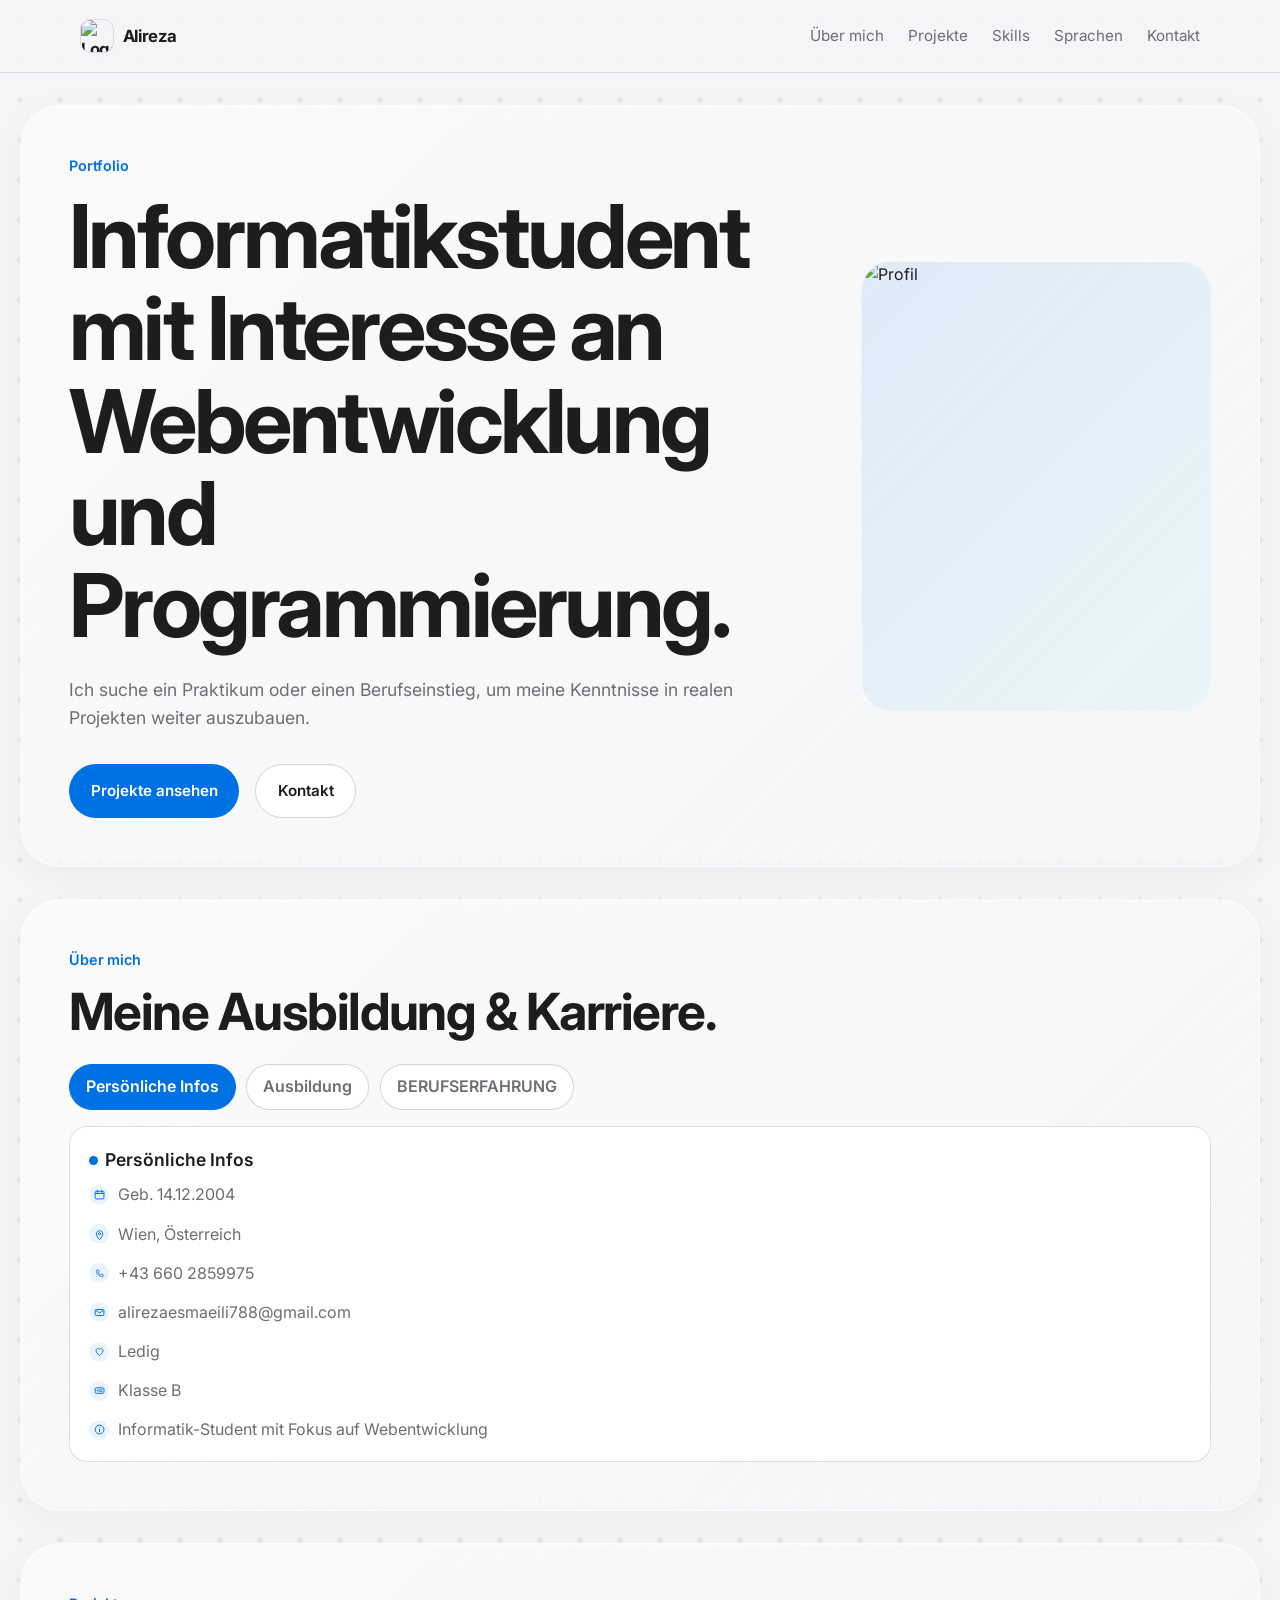
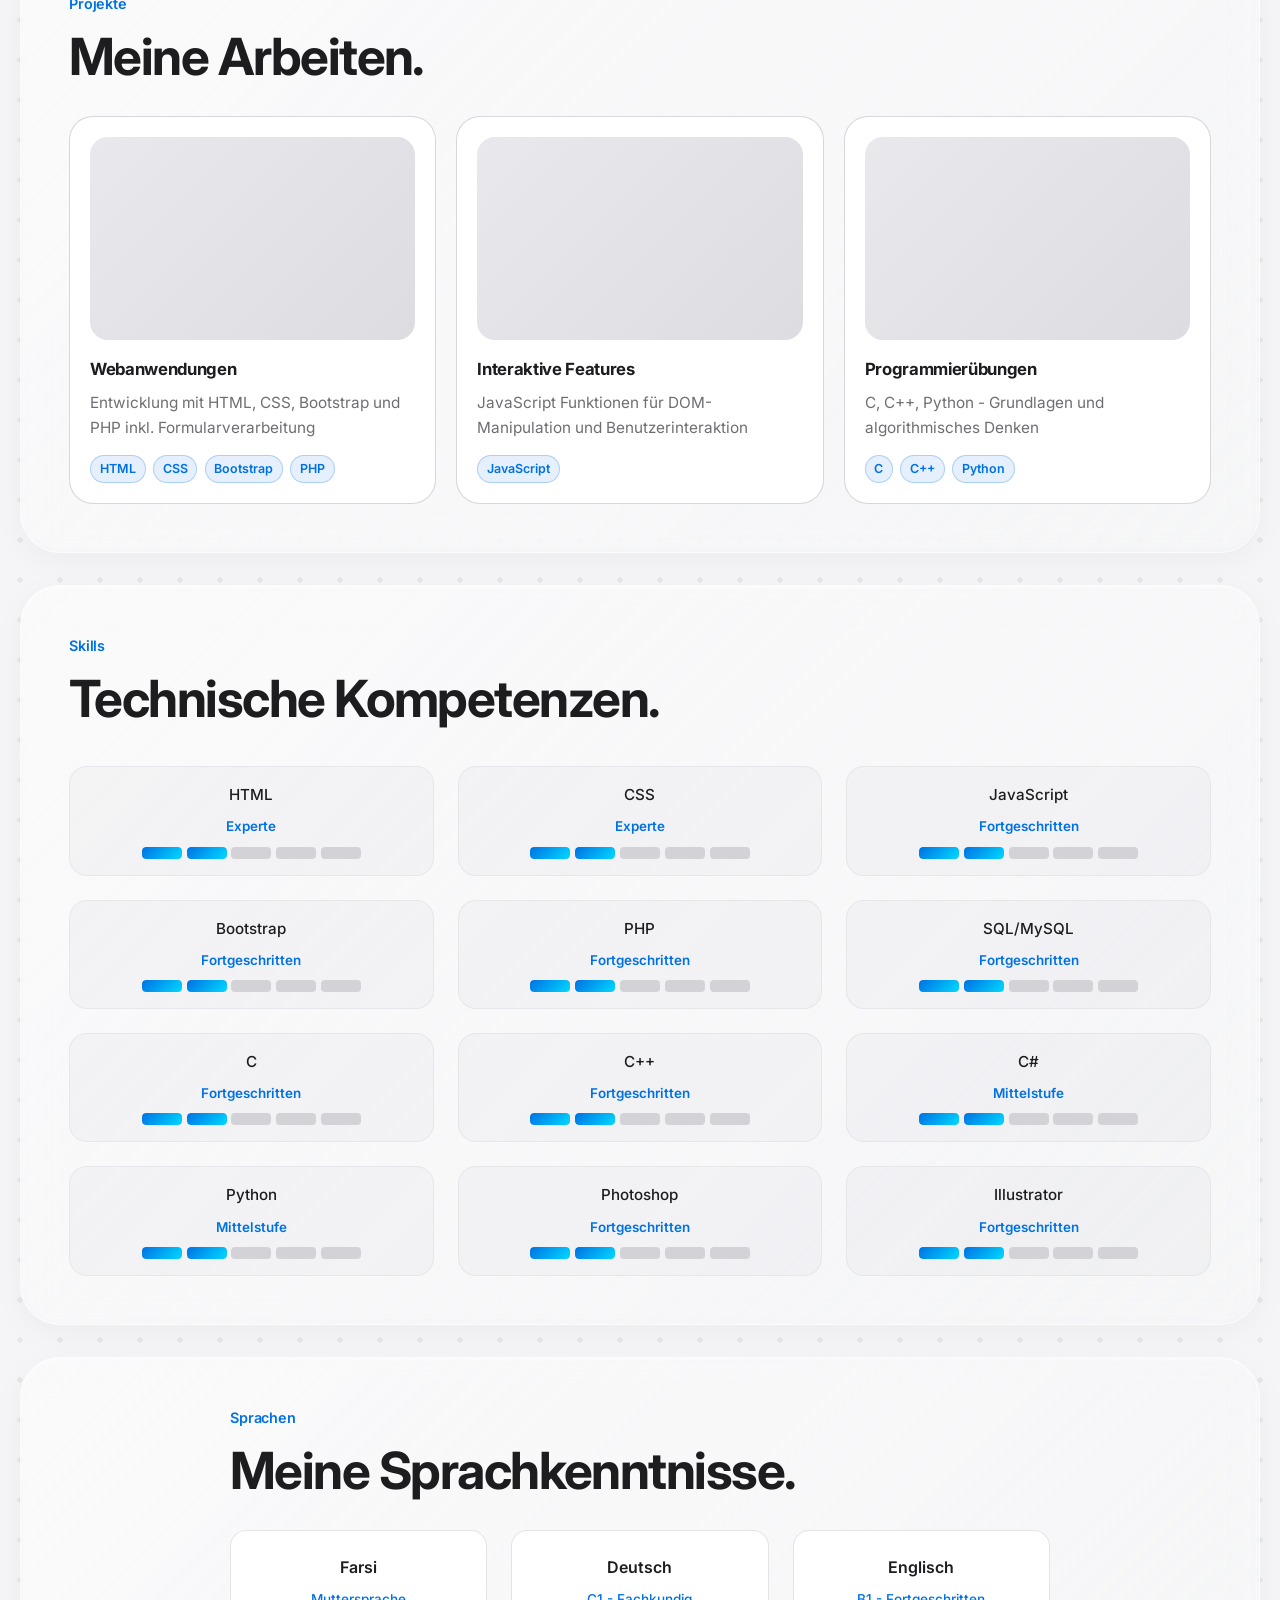
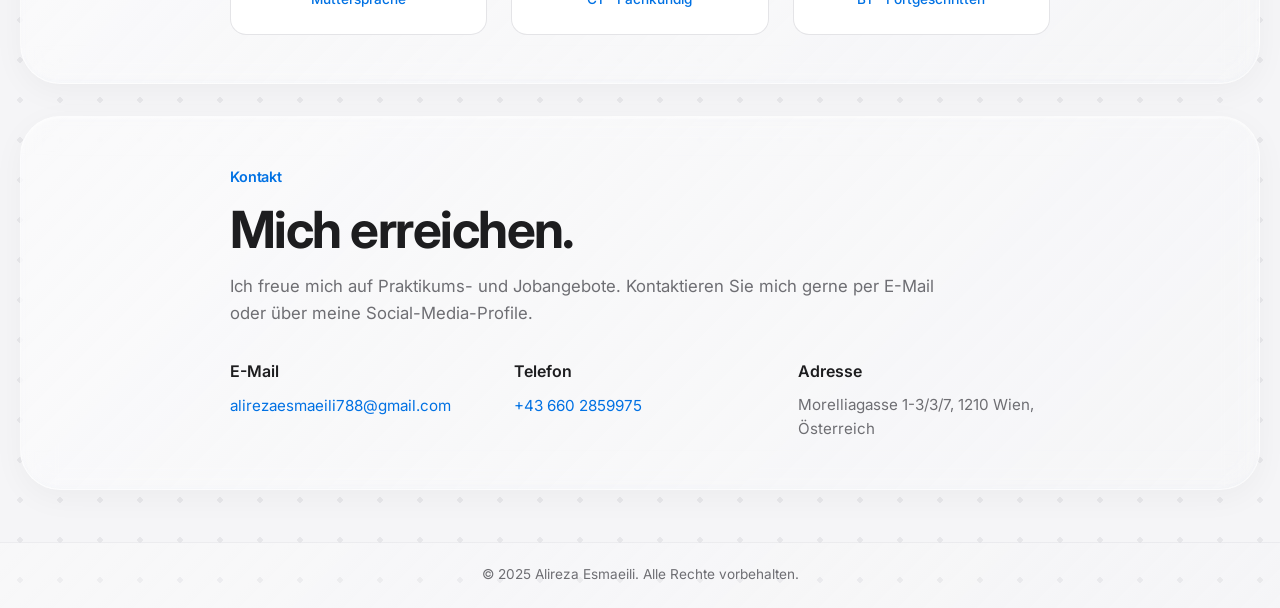
==== index.html @ 520808d7 "Rename Index.html to index.html" ====
<!DOCTYPE html>
<html lang="de">
<head>
  <meta charset="UTF-8">
  <meta name="viewport" content="width=device-width, initial-scale=1.0">
  <title>Alireza | Portfolio</title>
  <link rel="preconnect" href="https://fonts.googleapis.com">
  <link rel="preconnect" href="https://fonts.gstatic.com" crossorigin>
  <link href="https://fonts.googleapis.com/css2?family=Inter:wght@400;500;600;700;800&display=swap" rel="stylesheet">
  <link rel="stylesheet" href="style.css">
</head>
<body>
  <header class="site-header">
    <div class="container nav">
      <a href="#home" class="logo" id="site-logo">
        <img src="images/ali.png" alt="Logo" id="nav-logo-image">
        <span id="site-logo-text">Alireza</span>
      </a>
      <nav>
        <ul class="nav-links">
          <li><a href="#about">Über mich</a></li>
          <li><a href="#projects">Projekte</a></li>
          <li><a href="#skills">Skills</a></li>
          <li><a href="#languages">Sprachen</a></li>
          <li><a href="#contact">Kontakt</a></li>
        </ul>
      </nav>
    </div>
  </header>

  <main>
    <section class="hero" id="home">
      <div class="hero-inner">
        <div class="hero-content">
          <p class="eyebrow">Portfolio</p>
          <h1 id="hero-title">Informatikstudent mit Interesse an Webentwicklung und Programmierung.</h1>
          <p class="hero-text" id="hero-text">
            Ich suche ein Praktikum oder einen Berufseinstieg, um meine Kenntnisse in realen Projekten weiter auszubauen.
          </p>
          <div class="hero-actions">
            <a href="#projects" class="button button-primary">Projekte ansehen</a>
            <a href="#contact" class="button button-secondary">Kontakt</a>
          </div>
        </div>
        <div class="hero-image">
          <img src="images/ali.png" alt="Profil" id="hero-profile-image">
        </div>
      </div>
    </section>

    <section class="section" id="about">
      <div class="container">
        <p class="section-label">Über mich</p>
        <h2>Meine Ausbildung & Karriere.</h2>
        
        <div class="about-tabs" id="about-tabs">
          <div class="about-tab-menu" role="tablist" aria-label="Über mich Bereiche">
            <button type="button" class="about-tab-button active" data-about-tab="personal" role="tab" aria-selected="true">Persönliche Infos</button>
            <button type="button" class="about-tab-button" data-about-tab="education" role="tab" aria-selected="false">Ausbildung</button>
            <button type="button" class="about-tab-button" data-about-tab="career" role="tab" aria-selected="false">BERUFSERFAHRUNG</button>
          </div>
          <div class="about-tab-content">
            <div id="about-personal-container" class="about-tab-panel active" data-about-panel="personal" role="tabpanel"></div>
            <div id="about-education-container" class="about-tab-panel" data-about-panel="education" role="tabpanel" hidden></div>
            <div id="about-career-container" class="about-tab-panel" data-about-panel="career" role="tabpanel" hidden></div>
          </div>
        </div>
      </div>
    </section>

    <section class="section" id="projects">
      <div class="container">
        <p class="section-label">Projekte</p>
        <h2>Meine Arbeiten.</h2>
        <div class="projects-grid" id="projects-grid"></div>
      </div>
    </section>

    <section class="section" id="skills">
      <div class="container">
        <p class="section-label">Skills</p>
        <h2>Technische Kompetenzen.</h2>
        <div class="skills-graph" id="skills-graph"></div>
      </div>
    </section>

    <section class="section" id="languages">
      <div class="container narrow">
        <p class="section-label">Sprachen</p>
        <h2>Meine Sprachkenntnisse.</h2>
        <div class="languages-grid" id="languages-grid"></div>
      </div>
    </section>

    <section class="section" id="contact">
      <div class="container narrow">
        <p class="section-label">Kontakt</p>
        <h2>Mich erreichen.</h2>
        <p class="section-text" id="contact-intro">
          Ich freue mich auf Praktikums- und Jobangebote. Kontaktieren Sie mich gerne per E-Mail oder über meine Social-Media-Profile.
        </p>
        <div class="contact-info">
          <div class="contact-item">
            <h4>E-Mail</h4>
            <a href="mailto:alirezaesmaeili788@gmail.com" id="contact-email">alirezaesmaeili788@gmail.com</a>
          </div>
          <div class="contact-item">
            <h4>Telefon</h4>
            <a href="tel:+436602859975" id="contact-phone">+43 660 2859975</a>
          </div>
          <div class="contact-item">
            <h4>Adresse</h4>
            <p id="contact-address">Morelliagasse 1-3/3/7, 1210 Wien, Österreich</p>
          </div>
        </div>
      </div>
    </section>
  </main>

  <footer class="site-footer">
    <div class="container">
      <div class="footer-bottom">
        <p id="footer-copyright">&copy; 2025 Alireza Esmaeili. Alle Rechte vorbehalten.</p>
      </div>
    </div>
  </footer>

  <script src="portfolio-data.js"></script>
  <script src="script.js"></script>
</body>
</html>
---- style.css ----
:root {
  --bg: #f5f5f7;
  --surface: #ffffff;
  --text: #1d1d1f;
  --text-soft: #6e6e73;
  --line: #d2d2d7;
  --accent: #0071e3;
  --accent-hover: #005bb5;
  --radius: 24px;
  --container: 1120px;
}

* {
  box-sizing: border-box;
  margin: 0;
  padding: 0;
}

html {
  scroll-behavior: smooth;
}

body {
  font-family: 'Inter', sans-serif;
  background: 
    radial-gradient(circle, rgba(210, 210, 215, 0.40) 10%, transparent 10%) 0 0 / 40px 40px,
    var(--bg);
  color: var(--text);
  line-height: 1.6;
  position: relative;
  overflow-x: hidden;
}

img {
  display: block;
  max-width: 100%;
}

a {
  color: inherit;
  text-decoration: none;
}

ul {
  list-style: none;
}

.container {
  width: min(var(--container), calc(100% - 2rem));
  margin: 0 auto;
}

.narrow {
  max-width: 820px;
}

.site-header {
  position: sticky;
  top: 0;
  z-index: 1000;
  background: rgba(245, 245, 247, 0.85);
  backdrop-filter: blur(18px);
  border-bottom: 1px solid rgba(210, 210, 215, 0.7);
}

.nav {
  min-height: 72px;
  display: flex;
  align-items: center;
  justify-content: space-between;
  gap: 1.5rem;
}

.logo {
  display: inline-flex;
  align-items: center;
  gap: 0.55rem;
  font-size: 1.05rem;
  font-weight: 700;
  letter-spacing: -0.02em;
}

#nav-logo-image {
  width: 34px;
  height: 34px;
  border-radius: 10px;
  object-fit: cover;
  border: 1px solid rgba(210, 210, 215, 0.7);
}

.nav-links {
  display: flex;
  align-items: center;
  gap: 1.5rem;
}

.nav-links a {
  font-size: 0.95rem;
  color: var(--text-soft);
  transition: color 0.2s ease;
}

.nav-links a:hover {
  color: var(--text);
}

.hero {
  padding: 3rem;
  width: min(1240px, calc(100% - 1rem));
  max-width: none;
  margin: 2rem auto;
  background: linear-gradient(135deg, rgba(255, 255, 255, 0.5) 0%, rgba(248, 249, 250, 0.3) 100%);
  backdrop-filter: blur(16px);
  border-radius: 40px;
  border: 1px solid rgba(255, 255, 255, 0.5);
  box-shadow: 
    0 8px 32px rgba(0, 0, 0, 0.04),
    inset 0 1px 2px rgba(255, 255, 255, 0.6),
    inset 0 -2px 4px rgba(0, 113, 227, 0.02);
  animation: liquidPulse 6s ease-in-out infinite;
}

@keyframes liquidPulse {
  0%, 100% {
    box-shadow: 
      0 8px 32px rgba(0, 0, 0, 0.04),
      inset 0 1px 2px rgba(255, 255, 255, 0.8),
      inset 0 -2px 4px rgba(0, 113, 227, 0.02);
  }
  50% {
    box-shadow: 
      0 12px 40px rgba(0, 0, 0, 0.06),
      inset 0 1px 2px rgba(255, 255, 255, 0.9),
      inset 0 -2px 8px rgba(0, 113, 227, 0.04);
  }
}

.hero-inner {
  display: flex;
  align-items: center;
  gap: 3rem;
  max-width: none;
  margin: 0 auto;
}

.hero-content {
  flex: 1;
  min-width: 0;
}

.hero-image {
  flex: 0 0 auto;
  width: 350px;
  height: 450px;
  border-radius: 30px;
  overflow: hidden;
  background: linear-gradient(135deg, rgba(0, 113, 227, 0.1), rgba(0, 217, 255, 0.05));
  border: 1px solid rgba(255, 255, 255, 0.3);
}

.hero-image img {
  width: 100%;
  height: 100%;
  object-fit: cover;
}

.eyebrow,
.section-label {
  font-size: 0.9rem;
  font-weight: 600;
  color: var(--accent);
  margin-bottom: 0.8rem;
  letter-spacing: -0.01em;
}

.hero h1 {
  font-size: clamp(2.8rem, 7vw, 5.5rem);
  line-height: 1.05;
  letter-spacing: -0.04em;
  max-width: 900px;
}

.hero-text {
  margin-top: 1.5rem;
  max-width: 680px;
  font-size: 1.1rem;
  color: var(--text-soft);
}

.hero-actions {
  display: flex;
  gap: 1rem;
  flex-wrap: wrap;
  margin-top: 2rem;
}

.button {
  display: inline-flex;
  align-items: center;
  justify-content: center;
  min-height: 48px;
  padding: 0.85rem 1.35rem;
  border-radius: 999px;
  font-weight: 600;
  font-size: 0.95rem;
  transition: 0.2s ease;
}

.button-primary {
  background: var(--accent);
  color: white;
}

.button-primary:hover {
  background: var(--accent-hover);
}

.button-secondary {
  background: white;
  color: var(--text);
  border: 1px solid var(--line);
}

.button-secondary:hover {
  background: #f0f0f2;
}

.section {
  padding: 3rem;
  width: min(1240px, calc(100% - 1rem));
  max-width: none;
  margin: 2rem auto;
  background: linear-gradient(135deg, rgba(255, 255, 255, 0.5) 0%, rgba(248, 249, 250, 0.3) 100%);
  backdrop-filter: blur(16px);
  border-radius: 40px;
  border: 1px solid rgba(255, 255, 255, 0.5);
  box-shadow: 
    0 8px 32px rgba(0, 0, 0, 0.04),
    inset 0 1px 2px rgba(255, 255, 255, 0.6),
    inset 0 -2px 4px rgba(0, 113, 227, 0.02);
  animation: liquidPulse 6s ease-in-out infinite;
}

.section h2 {
  font-size: clamp(2rem, 5vw, 3.2rem);
  line-height: 1.1;
  letter-spacing: -0.03em;
  margin-bottom: 1rem;
}

.section > .container {
  width: 100%;
}

.section-text {
  font-size: 1.05rem;
  color: var(--text-soft);
  max-width: 720px;
}

/* Projekte */
.projects-grid {
  display: grid;
  grid-template-columns: repeat(3, 1fr);
  gap: 1.25rem;
  margin-top: 2rem;
}

.project-card-link {
  display: block;
  text-decoration: none;
  color: inherit;
}

.project-card {
  background: var(--surface);
  border: 1px solid rgba(210, 210, 215, 0.9);
  border-radius: var(--radius);
  padding: 1.25rem;
  transition: transform 0.2s ease, box-shadow 0.2s ease;
}

.project-card:hover {
  transform: translateY(-4px);
  box-shadow: 0 12px 30px rgba(0, 0, 0, 0.06);
}

.project-image {
  aspect-ratio: 16 / 10;
  border-radius: 18px;
  background: linear-gradient(135deg, #e8e8ed, #dcdce1);
  margin-bottom: 1rem;
  overflow: hidden;
}

.project-image img {
  width: 100%;
  height: 100%;
  object-fit: cover;
  display: block;
}

.project-card h3 {
  font-size: 1.05rem;
  margin-bottom: 0.5rem;
  letter-spacing: -0.02em;
}

.project-card p {
  color: var(--text-soft);
  font-size: 0.96rem;
}

.project-tags {
  display: flex;
  flex-wrap: wrap;
  gap: 0.45rem;
  margin-top: 0.9rem;
}

.project-tag {
  background: rgba(0, 113, 227, 0.1);
  color: var(--accent);
  border: 1px solid rgba(0, 113, 227, 0.25);
  border-radius: 999px;
  padding: 0.2rem 0.55rem;
  font-size: 0.78rem;
  font-weight: 600;
}

/* Skills */
.skills-graph {
  display: grid;
  grid-template-columns: repeat(2, 1fr);
  gap: 1.5rem;
  margin-top: 2.5rem;
}

.skills-graph.skills-graph--three-columns {
  grid-template-columns: repeat(3, 1fr);
}

.skills-graph.skills-graph--three-columns .skill-bar {
  grid-template-columns: 1fr;
  grid-template-areas:
    "name"
    "level"
    "blocks";
  row-gap: 0.55rem;
}

.skills-graph.skills-graph--three-columns .skill-name,
.skills-graph.skills-graph--three-columns .skill-level-tag,
.skills-graph.skills-graph--three-columns .skill-blocks {
  justify-self: center;
  text-align: center;
}

@media (max-width: 720px) {
  .skills-graph {
    grid-template-columns: 1fr;
  }
}

.skill-bar {
  display: grid;
  grid-template-columns: 120px 1fr;
  grid-template-areas:
    "name level"
    "name blocks";
  align-items: center;
  column-gap: 1.5rem;
  row-gap: 0.4rem;
  padding: 1rem 1.25rem;
  border-radius: 18px;
  background: rgba(210, 210, 215, 0.15);
  border: 1px solid rgba(210, 210, 215, 0.35);
}
.skill-name {
  grid-area: name;
  font-size: 0.95rem;
  font-weight: 500;
  color: var(--text);
}

.skill-blocks {
  grid-area: blocks;
  display: flex;
  gap: 0.3rem;
}

.skill-level-tag {
  grid-area: level;
  font-size: 0.84rem;
  font-weight: 600;
  color: var(--accent);
  white-space: nowrap;
  justify-self: center;
  text-align: center;
}

@media (max-width: 860px) {
  .skills-graph.skills-graph--three-columns {
    grid-template-columns: 1fr;
  }

  .skill-bar {
    grid-template-columns: 1fr;
    grid-template-areas:
      "name"
      "level"
      "blocks";
    row-gap: 0.7rem;
  }

  .skill-level-tag {
    justify-self: center;
  }
}

.block {
  width: 40px;
  height: 12px;
  border-radius: 4px;
  background: var(--line);
  position: relative;
  overflow: hidden;
}

.block::before {
  content: '';
  position: absolute;
  bottom: 0;
  left: 0;
  width: 0%;
  height: 100%;
  background: linear-gradient(135deg, var(--accent), #00d9ff);
  border-radius: 4px;
  transition: width 1s cubic-bezier(0.34, 1.56, 0.64, 1);
}

.block.active::before {
  width: 100%;
}

/* Sprachen */
.languages-grid {
  display: grid;
  grid-template-columns: repeat(auto-fit, minmax(180px, 1fr));
  gap: 1.5rem;
  margin-top: 2rem;
}

.language-card {
  background: var(--surface);
  border: 1px solid rgba(210, 210, 215, 0.6);
  border-radius: 16px;
  padding: 1.5rem;
  text-align: center;
  transition: all 0.2s ease;
}

.language-card:hover {
  border-color: var(--accent);
  box-shadow: 0 4px 16px rgba(0, 113, 227, 0.1);
  transform: translateY(-2px);
}

.language-card h4 {
  font-size: 1rem;
  font-weight: 600;
  color: var(--text);
  margin-bottom: 0.5rem;
}

.language-level {
  font-size: 0.85rem;
  color: var(--accent);
  font-weight: 500;
}
#contact .section-text {
  margin-top: 0.5rem;
}

.about-item {
  margin-top: 2.5rem;
  padding-bottom: 2rem;
  border-bottom: 1px solid rgba(210, 210, 215, 0.3);
}

.about-item:last-child {
  border-bottom: none;
}

.about-item h3 {
  font-size: 1.1rem;
  font-weight: 600;
  margin-bottom: 0.5rem;
  color: var(--text);
}

.about-date {
  font-size: 0.9rem;
  color: var(--accent);
  font-weight: 500;
  margin-bottom: 0.3rem;
}

/* Kontakt */
.contact-info {
  display: grid;
  grid-template-columns: repeat(auto-fit, minmax(200px, 1fr));
  gap: 2rem;
  margin-top: 2rem;
}

.contact-item h4 {
  font-size: 1rem;
  font-weight: 600;
  margin-bottom: 0.5rem;
  color: var(--text);
}

.contact-item a {
  color: var(--accent);
  font-size: 0.95rem;
  transition: color 0.2s ease;
}

.contact-item a:hover {
  color: var(--accent-hover);
}

.contact-item p {
  font-size: 0.95rem;
  color: var(--text-soft);
}

.site-footer {
  margin-top: 3.2rem;
  padding: 1rem 0 1.4rem;
  background: linear-gradient(135deg, rgba(255, 255, 255, 0.3) 0%, rgba(248, 249, 250, 0.1) 100%);
  border-top: 1px solid rgba(210, 210, 215, 0.3);
}

.footer-bottom {
  text-align: center;
  padding-top: 0.35rem;
  color: var(--text-soft);
  font-size: 0.85rem;
}

@media (max-width: 900px) {
  .projects-grid {
    grid-template-columns: 1fr;
  }

  .hero {
    padding: 2rem;
  }
}

@media (max-width: 720px) {
  .nav {
    flex-direction: column;
    justify-content: center;
    padding: 1rem 0;
  }

  .nav-links {
    flex-wrap: wrap;
    justify-content: center;
    gap: 1rem;
  }

  .hero h1 {
    font-size: 2.7rem;
  }

  .section {
    padding: 1.5rem;
  }

  .about-tab-menu {
    flex-direction: column;
    align-items: stretch;
  }
}

.about-tabs {
  margin-top: 1.5rem;
  display: grid;
  gap: 1rem;
}

.about-tab-menu {
  display: flex;
  flex-wrap: wrap;
  gap: 0.65rem;
}

.about-tab-button {
  border: 1px solid rgba(210, 210, 215, 0.95);
  background: var(--surface);
  color: var(--text-soft);
  border-radius: 999px;
  padding: 0.58rem 1rem;
  font: inherit;
  font-weight: 600;
  cursor: pointer;
}

.about-tab-button.active {
  color: #fff;
  background: var(--accent);
  border-color: var(--accent);
}

.about-tab-content {
  background: var(--surface);
  border: 1px solid rgba(210, 210, 215, 0.7);
  border-radius: 18px;
  padding: 1.2rem;
}

.about-tab-panel {
  display: none;
}

.about-tab-panel.active {
  display: block;
}

.about-item {
  margin-top: 0;
  padding-bottom: 1rem;
  border-bottom: 1px solid rgba(210, 210, 215, 0.35);
}

.about-tab-panel .about-item:last-child {
  padding-bottom: 0;
  border-bottom: none;
}

.personal-info-text {
  display: grid;
  gap: 1.00rem;
  color: var(--text-soft);
}

.personal-info-line {
  display: flex;
  align-items: center;
  gap: 0.55rem;
  margin: 0;
  line-height: 1.45;
}

.personal-line-icon {
  width: 1.25rem;
  height: 1.25rem;
  min-width: 1.25rem;
  color: var(--accent);
  background: rgba(0, 113, 227, 0.08);
  border-radius: 999px;
  display: inline-flex;
  align-items: center;
  justify-content: center;
}

.personal-line-icon svg {
  width: 0.82rem;
  height: 0.82rem;
  display: block;
}

.personal-info-title {
  display: inline-flex;
  align-items: center;
  gap: 0.45rem;
}

.personal-info-icon {
  width: 0.55rem;
  height: 0.55rem;
  border-radius: 50%;
  background: var(--accent);
  color: transparent;
  display: inline-block;
}
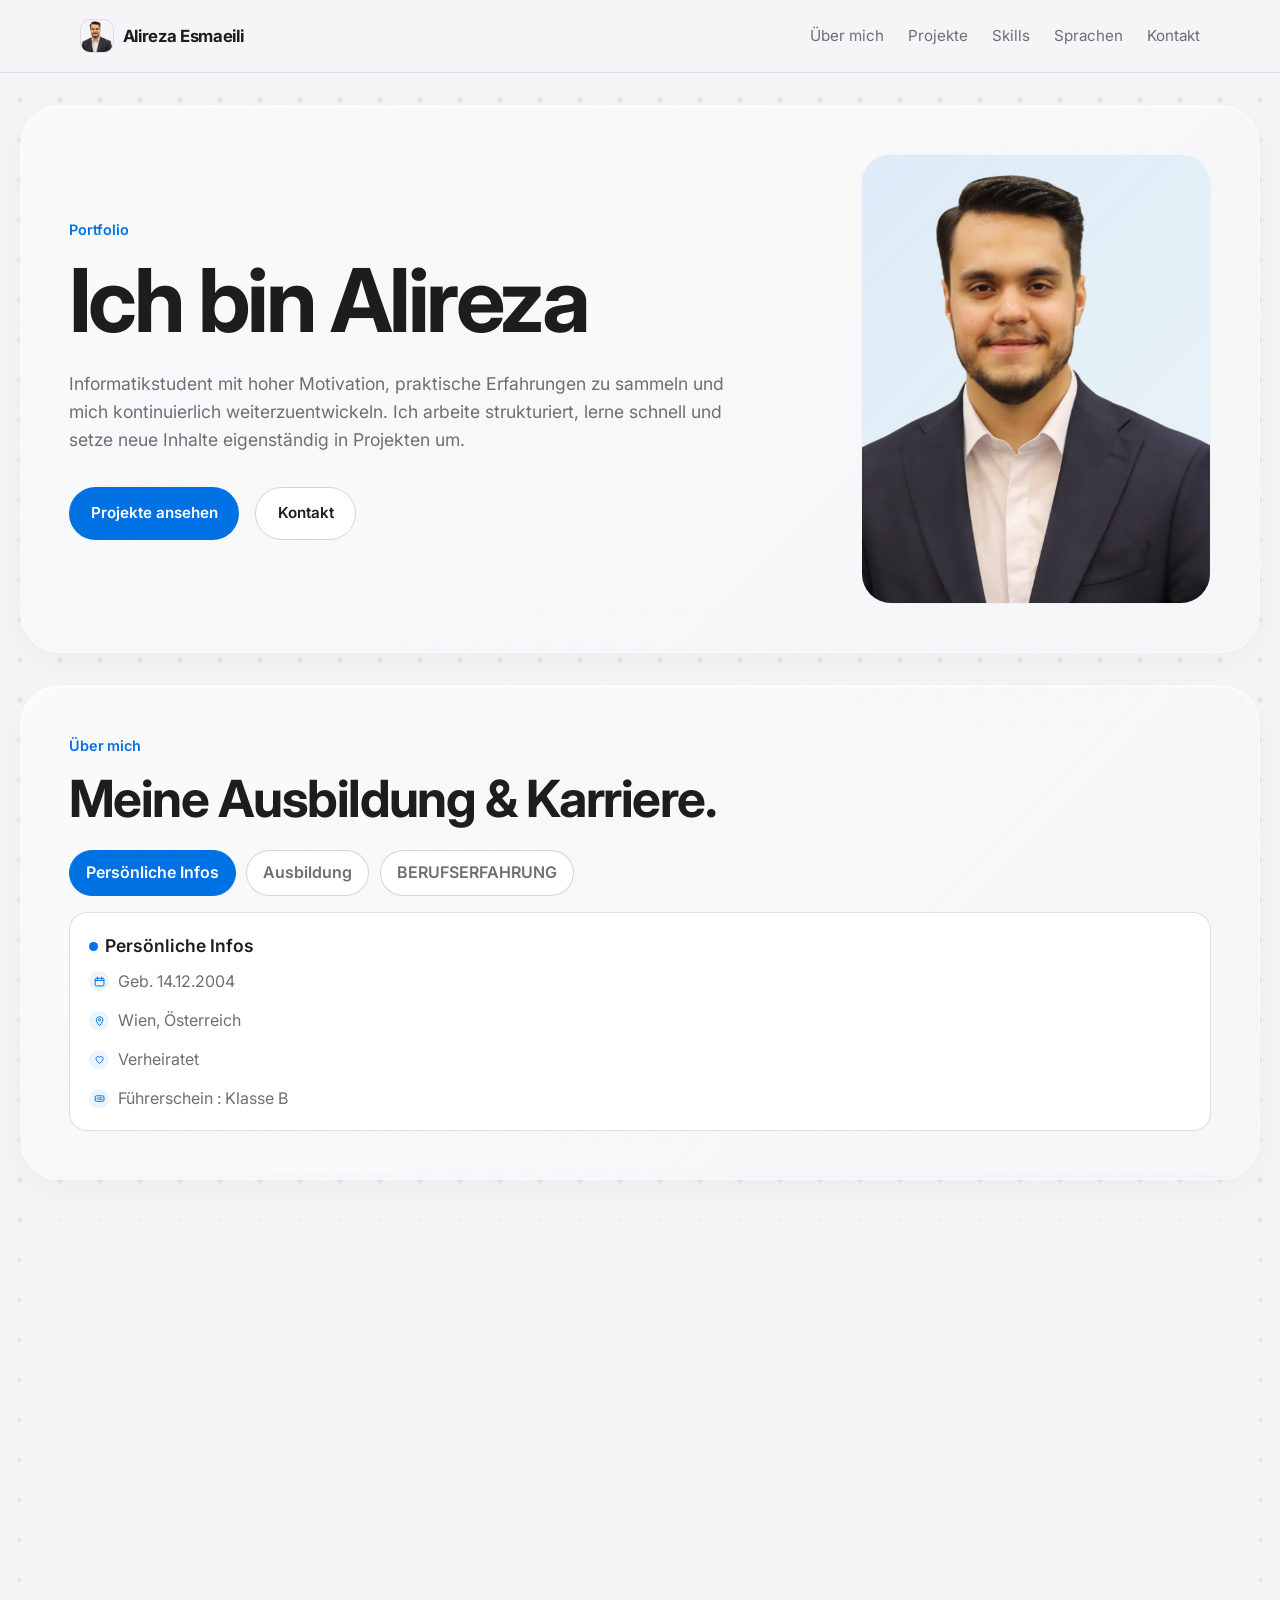
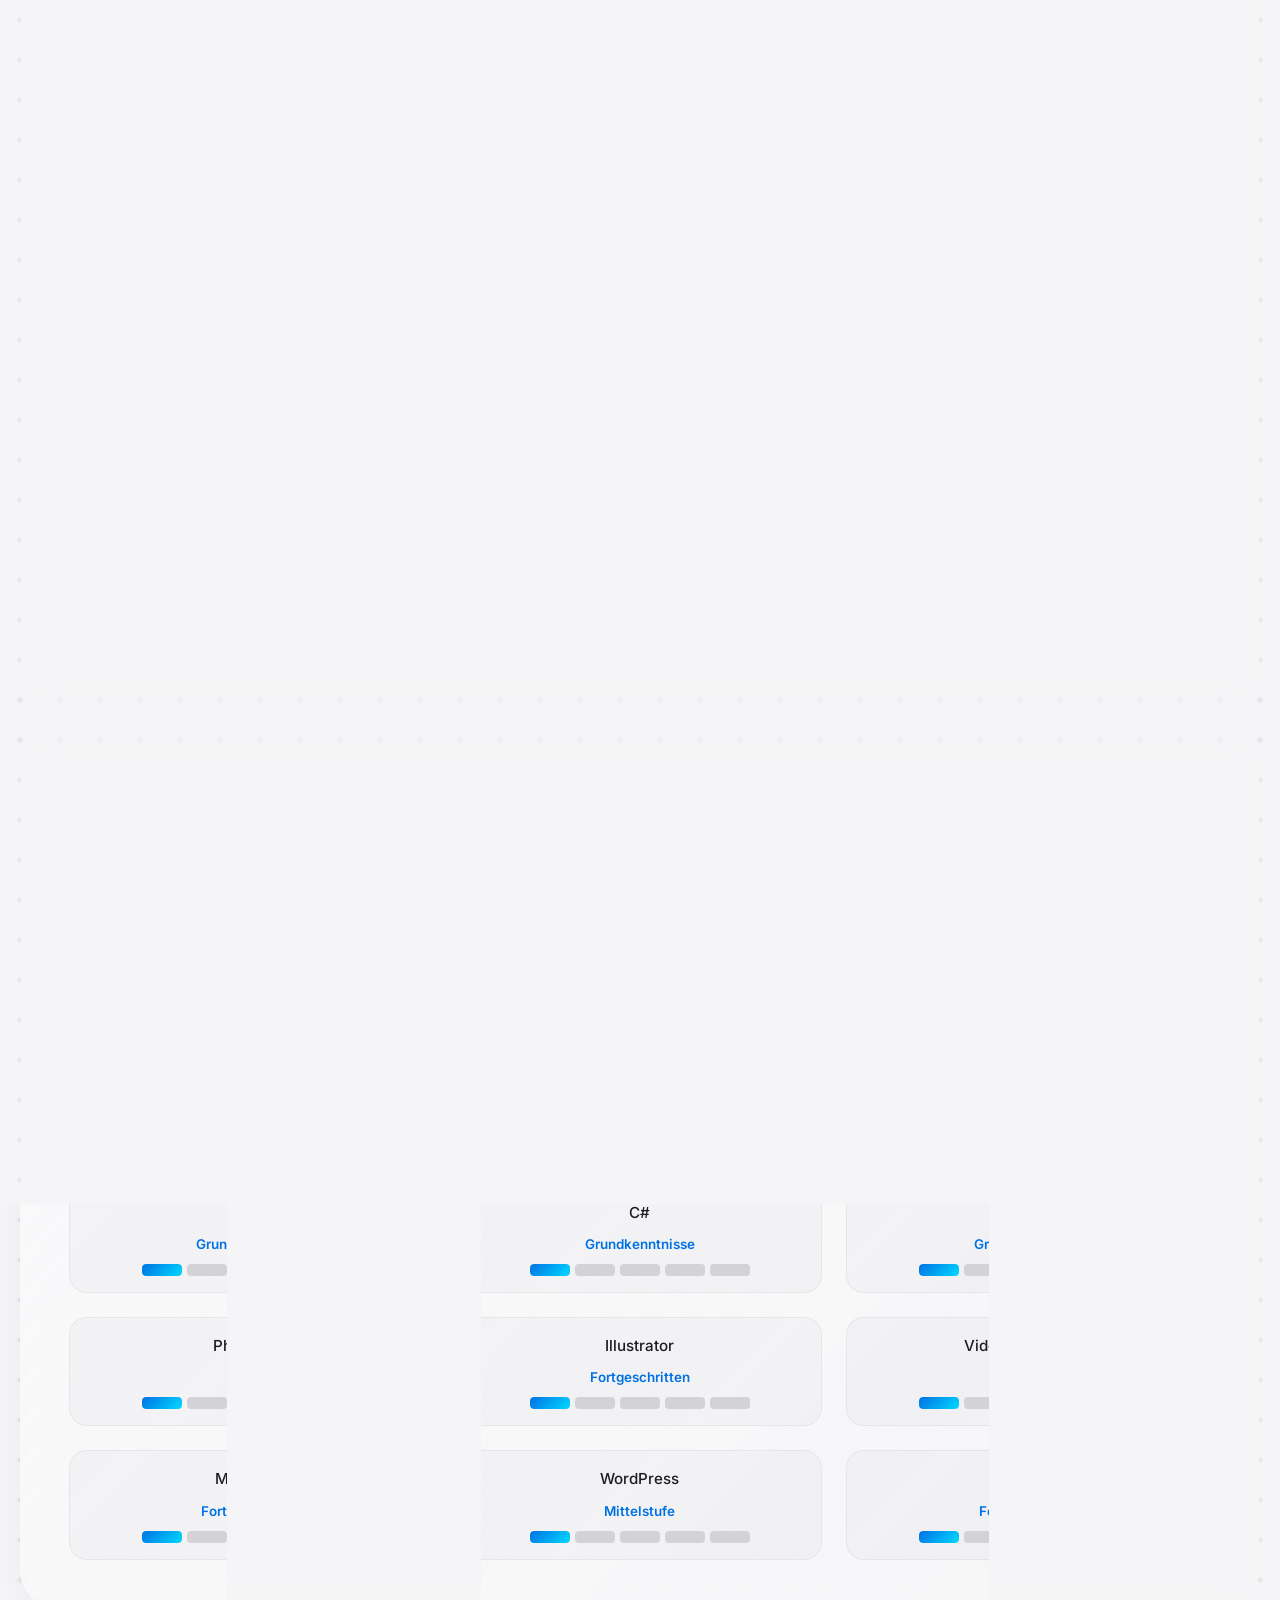
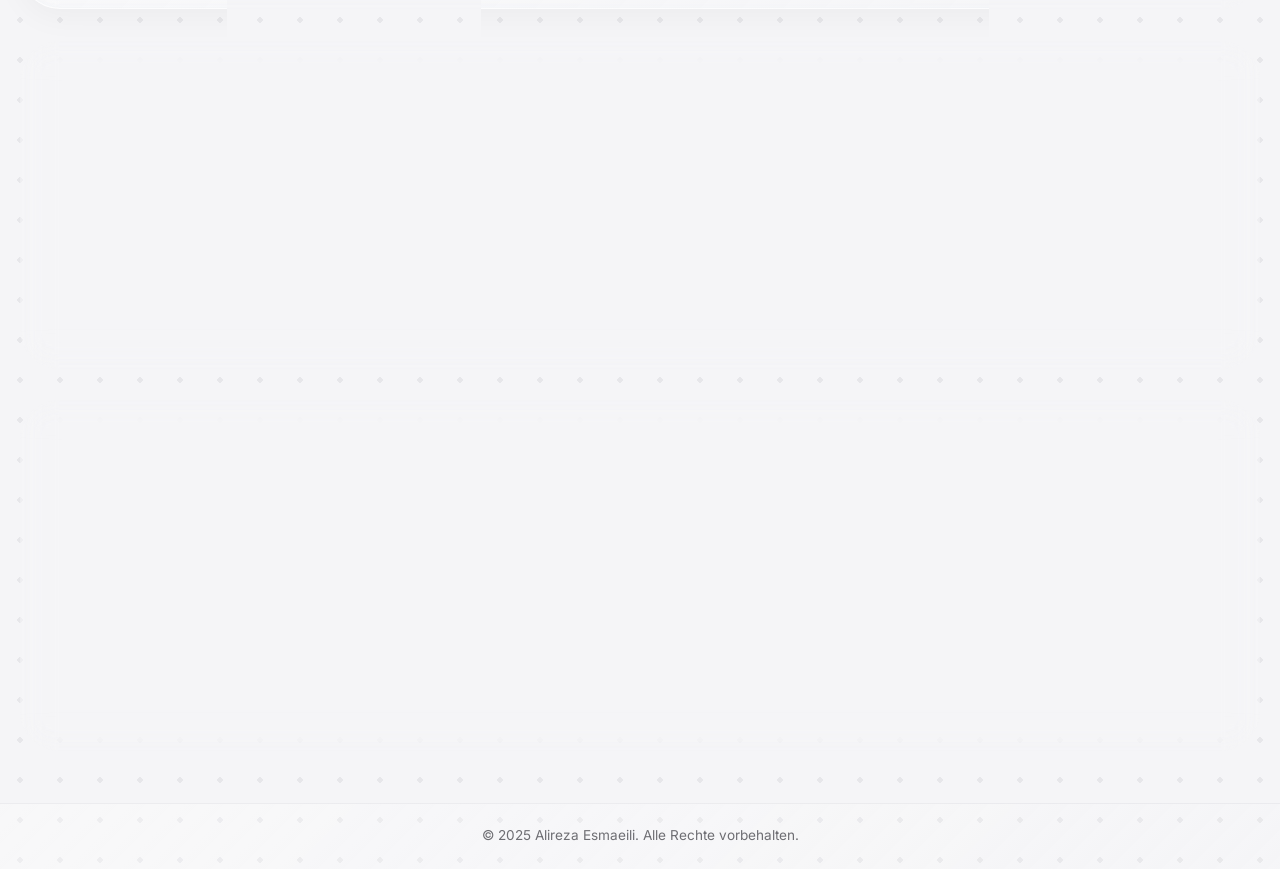
==== commit a36b6f84: "Update image source paths in index.html" ====
--- a/index.html
+++ b/index.html
@@ -13,7 +13,7 @@
   <header class="site-header">
     <div class="container nav">
       <a href="#home" class="logo" id="site-logo">
-        <img src="images/ali.png" alt="Logo" id="nav-logo-image">
+        <img src="ali.png" alt="Logo" id="nav-logo-image">
         <span id="site-logo-text">Alireza</span>
       </a>
       <nav>
@@ -43,7 +43,7 @@
           </div>
         </div>
         <div class="hero-image">
-          <img src="images/ali.png" alt="Profil" id="hero-profile-image">
+          <img src="ali.png" alt="Profil" id="hero-profile-image">
         </div>
       </div>
     </section>
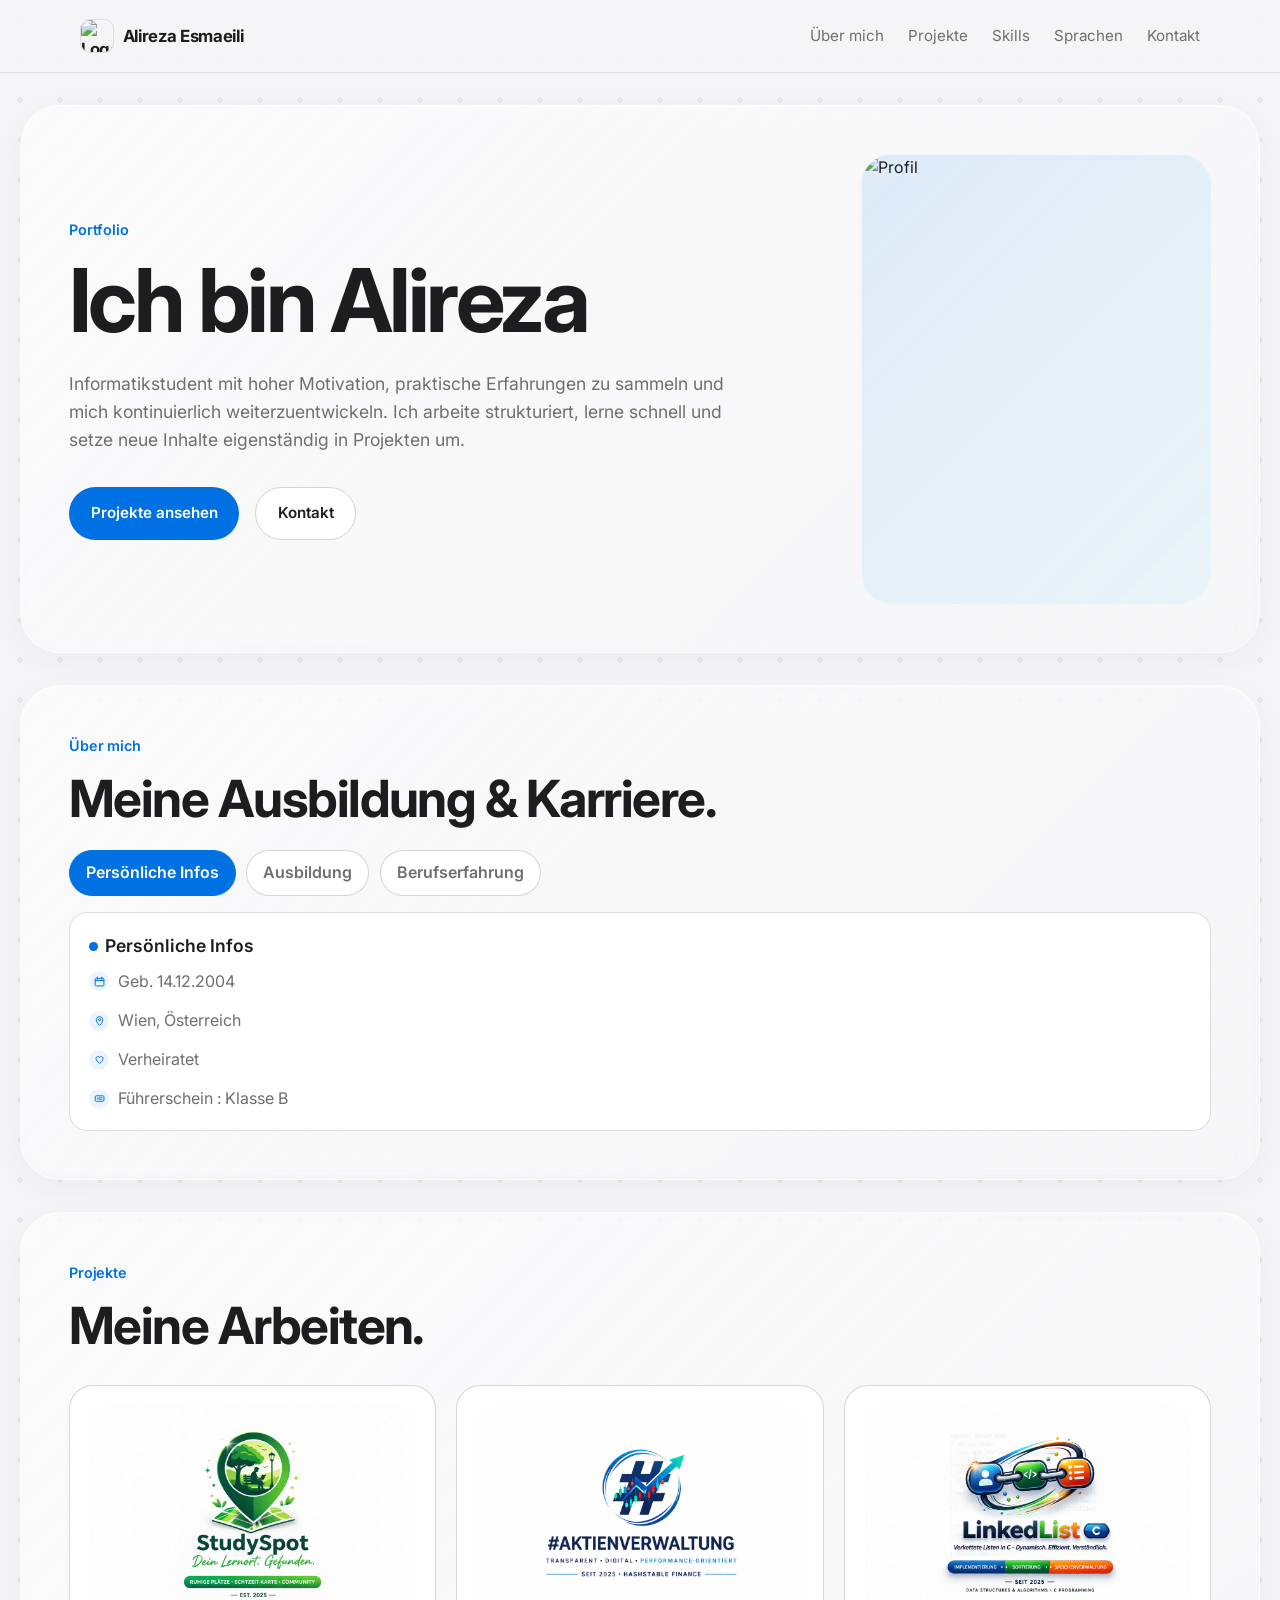
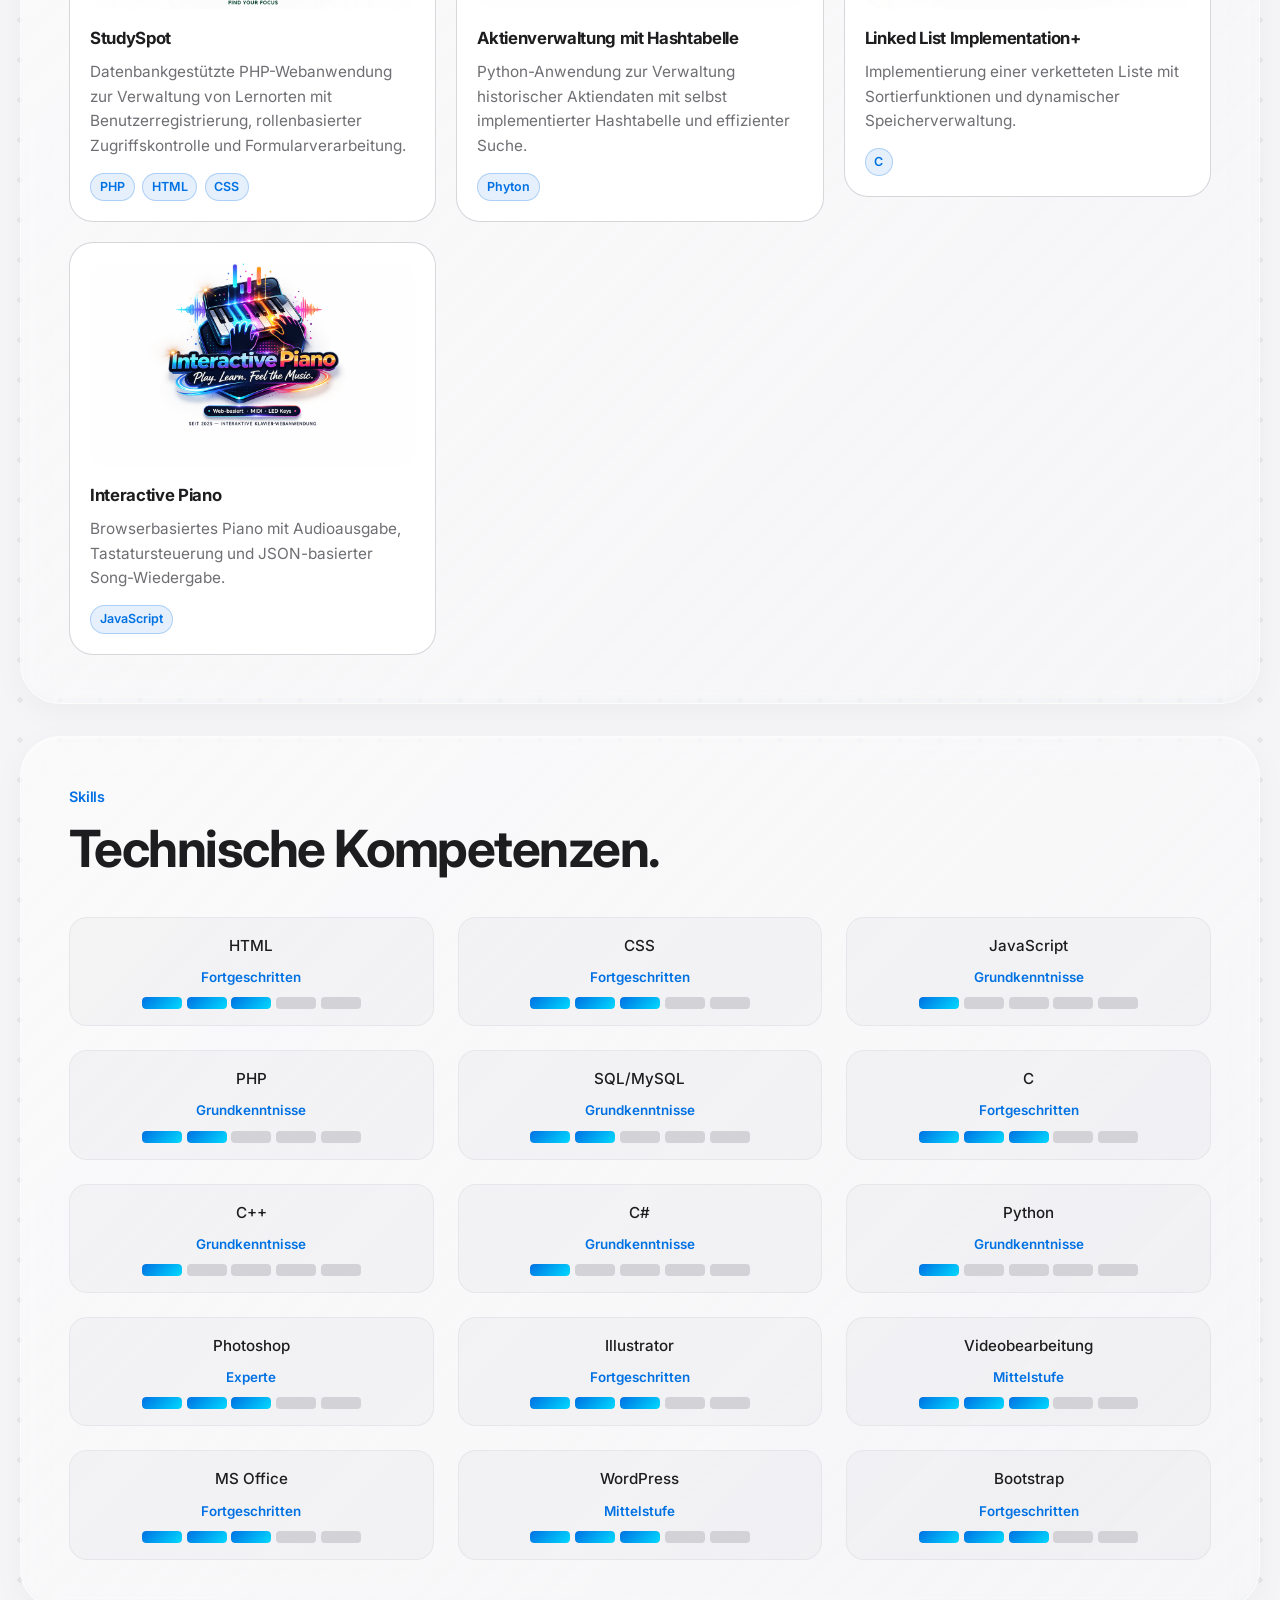
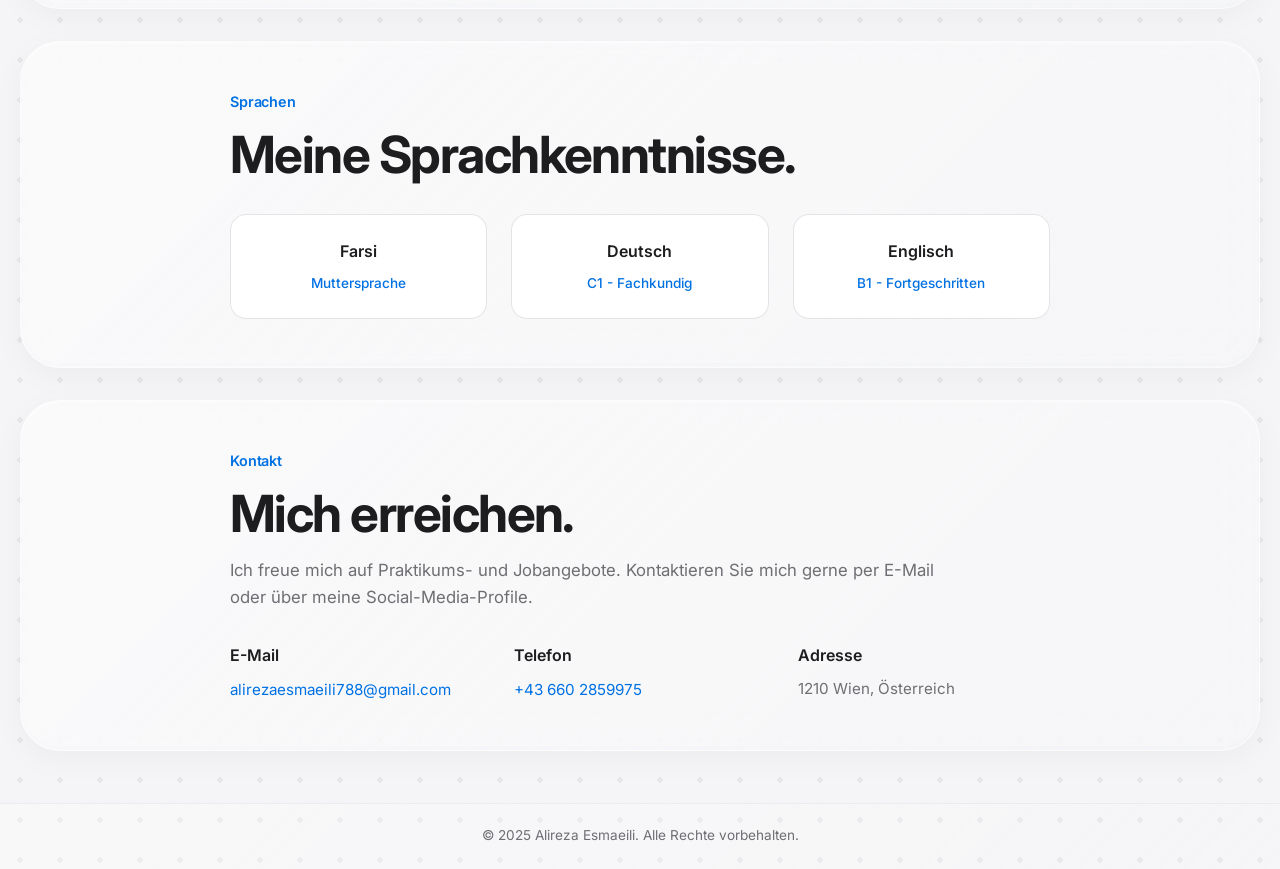
==== commit 842213bd: "Fix typo in career tab label" ====
--- a/index.html
+++ b/index.html
@@ -57,7 +57,7 @@
           <div class="about-tab-menu" role="tablist" aria-label="Über mich Bereiche">
             <button type="button" class="about-tab-button active" data-about-tab="personal" role="tab" aria-selected="true">Persönliche Infos</button>
             <button type="button" class="about-tab-button" data-about-tab="education" role="tab" aria-selected="false">Ausbildung</button>
-            <button type="button" class="about-tab-button" data-about-tab="career" role="tab" aria-selected="false">BERUFSERFAHRUNG</button>
+            <button type="button" class="about-tab-button" data-about-tab="career" role="tab" aria-selected="false">Berufserfahrung</button>
           </div>
           <div class="about-tab-content">
             <div id="about-personal-container" class="about-tab-panel active" data-about-panel="personal" role="tabpanel"></div>
--- a/style.css
+++ b/style.css
@@ -558,6 +558,29 @@
   .hero {
     padding: 2rem;
   }
+
+  .hero-inner {
+    flex-direction: column;
+    align-items: stretch;
+    gap: 1.5rem;
+  }
+
+  .hero-image {
+    order: -1;
+    width: min(100%, 320px);
+    height: auto;
+    aspect-ratio: 4 / 5;
+    margin: 0 auto;
+  }
+
+  .hero-content {
+    width: 100%;
+  }
+
+  .hero h1,
+  .hero-text {
+    max-width: 100%;
+  }
 }
 
 @media (max-width: 720px) {
@@ -687,4 +710,4 @@
   background: var(--accent);
   color: transparent;
   display: inline-block;
-}+}
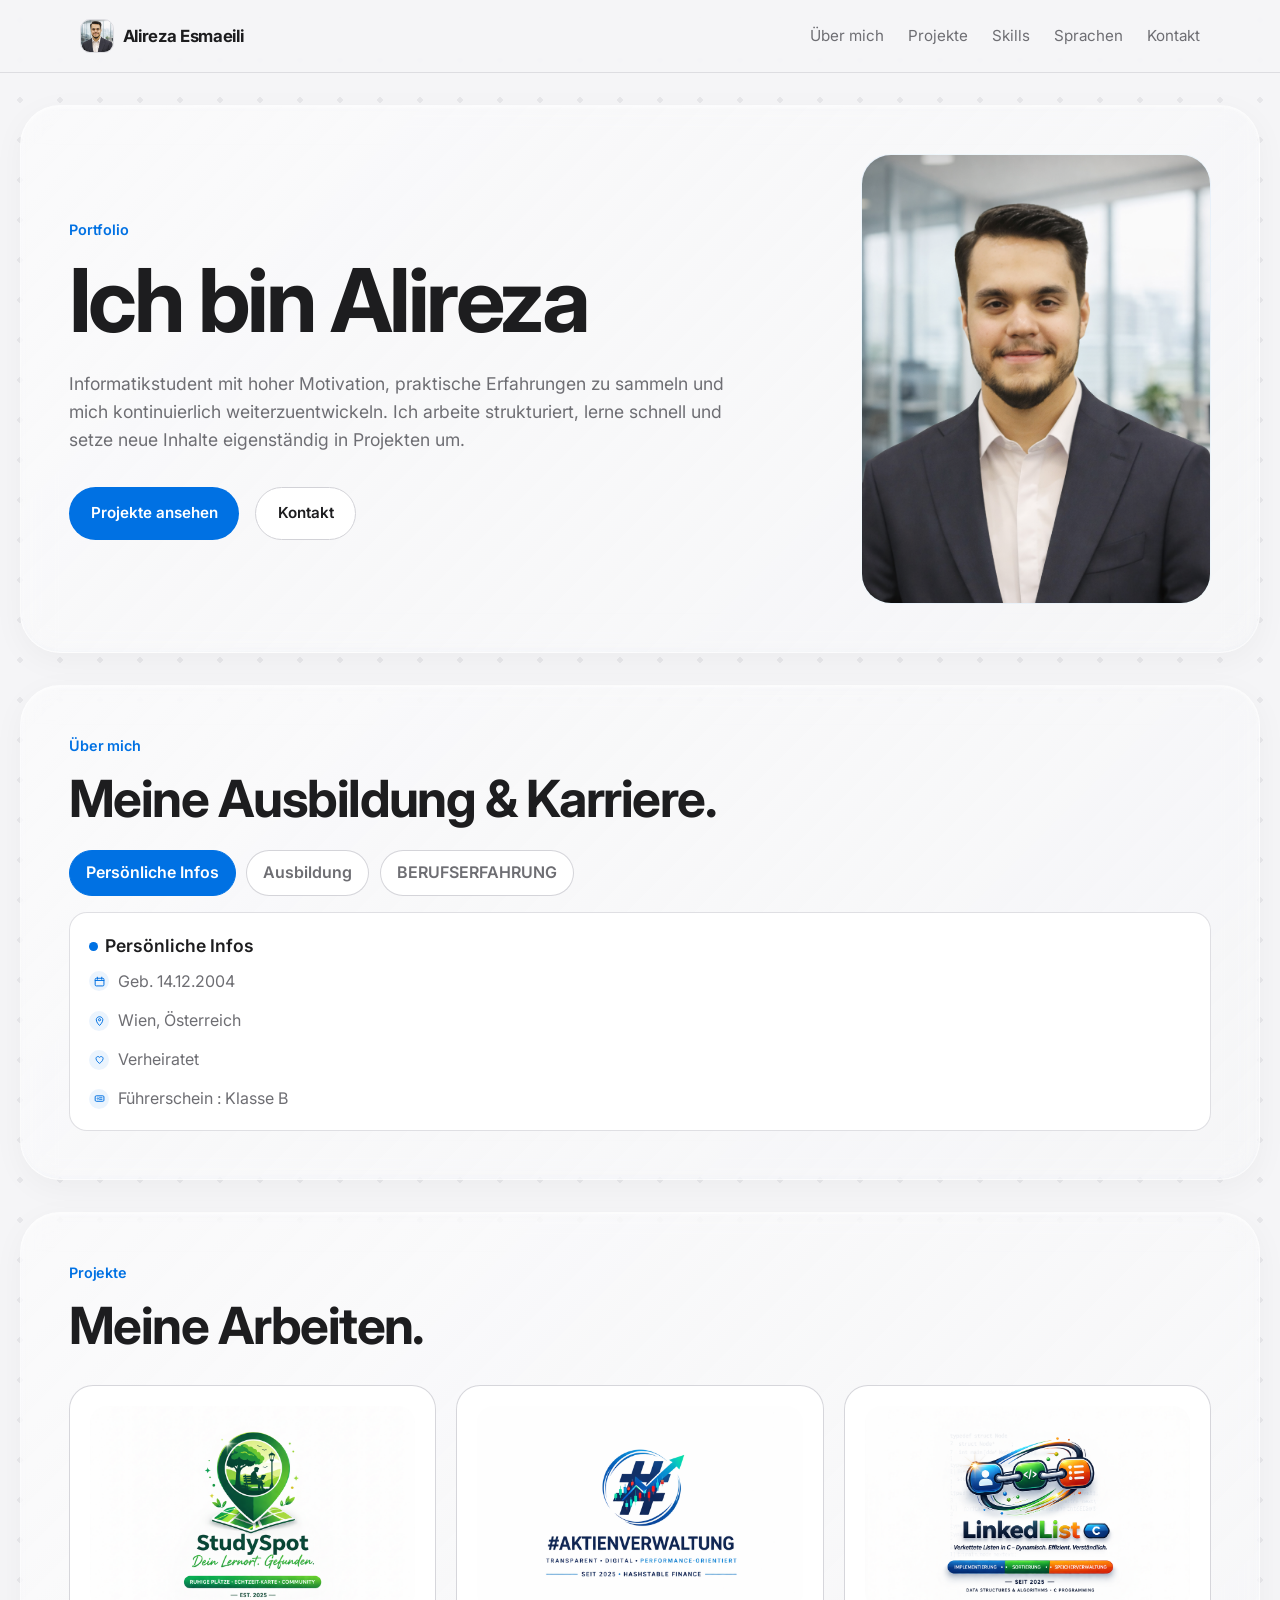
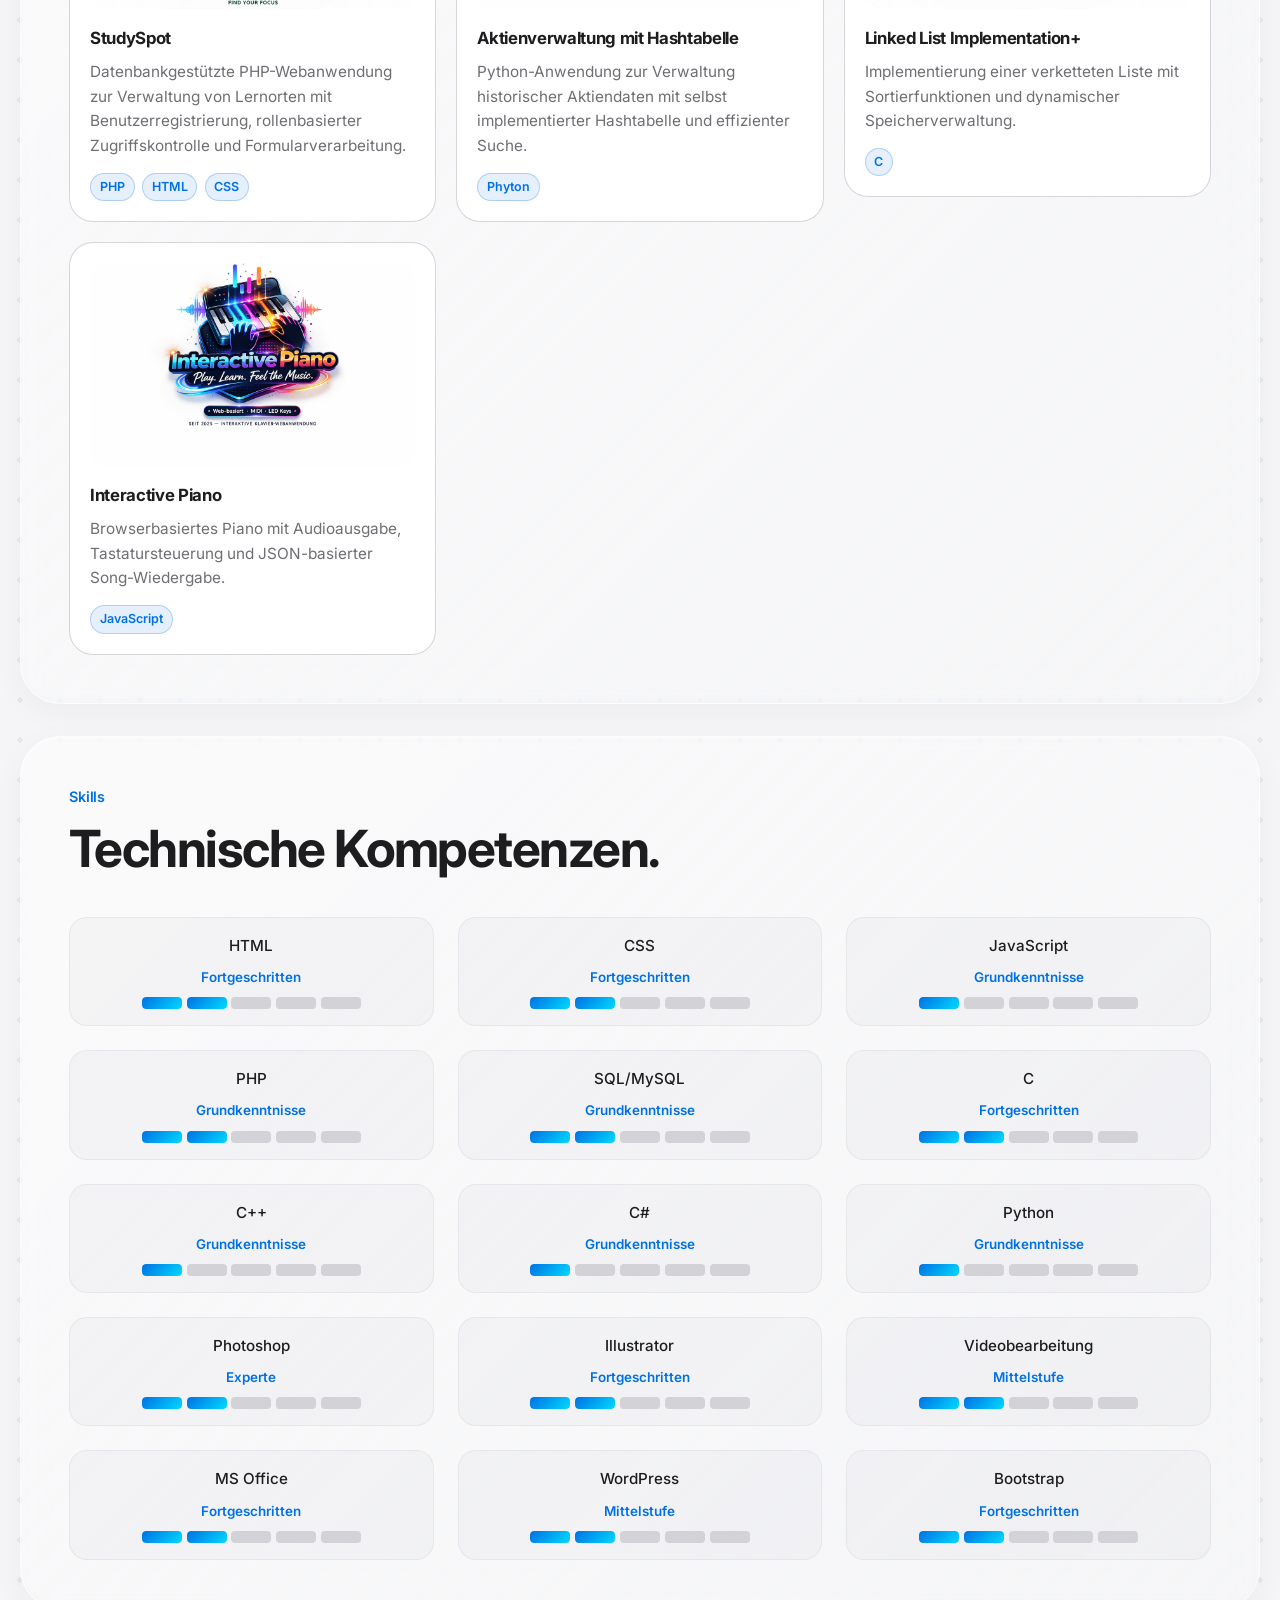
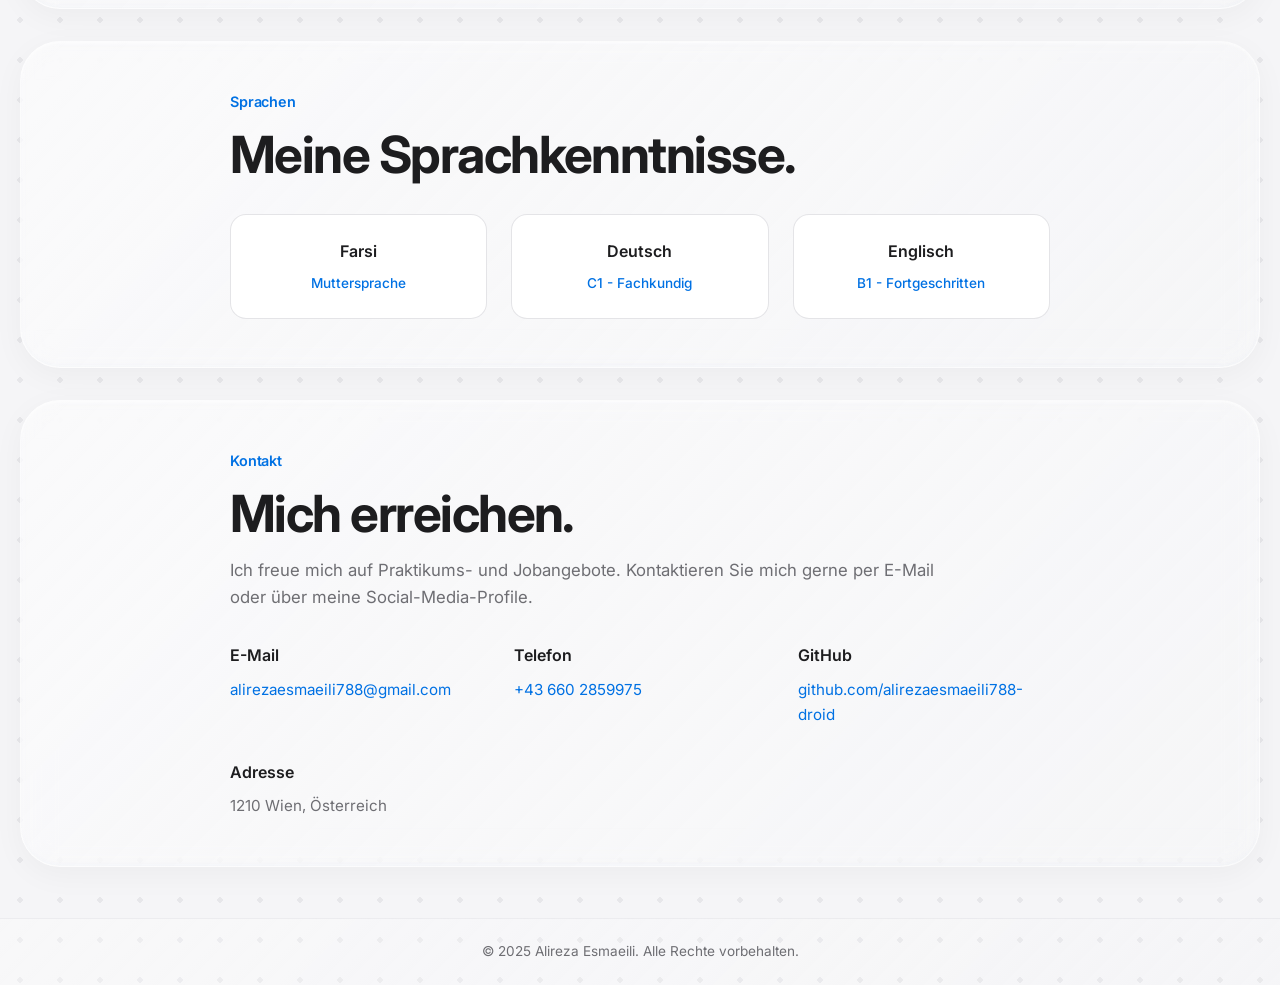
==== commit 01b608a9: "Update image paths and modify button text" ====
--- a/index.html
+++ b/index.html
@@ -13,7 +13,7 @@
   <header class="site-header">
     <div class="container nav">
       <a href="#home" class="logo" id="site-logo">
-        <img src="ali.png" alt="Logo" id="nav-logo-image">
+        <img src="images/ali.png" alt="Logo" id="nav-logo-image">
         <span id="site-logo-text">Alireza</span>
       </a>
       <nav>
@@ -43,7 +43,7 @@
           </div>
         </div>
         <div class="hero-image">
-          <img src="ali.png" alt="Profil" id="hero-profile-image">
+          <img src="images/ali.png" alt="Profil" id="hero-profile-image">
         </div>
       </div>
     </section>
@@ -57,7 +57,7 @@
           <div class="about-tab-menu" role="tablist" aria-label="Über mich Bereiche">
             <button type="button" class="about-tab-button active" data-about-tab="personal" role="tab" aria-selected="true">Persönliche Infos</button>
             <button type="button" class="about-tab-button" data-about-tab="education" role="tab" aria-selected="false">Ausbildung</button>
-            <button type="button" class="about-tab-button" data-about-tab="career" role="tab" aria-selected="false">Berufserfahrung</button>
+            <button type="button" class="about-tab-button" data-about-tab="career" role="tab" aria-selected="false">BERUFSERFAHRUNG</button>
           </div>
           <div class="about-tab-content">
             <div id="about-personal-container" class="about-tab-panel active" data-about-panel="personal" role="tabpanel"></div>
@@ -109,6 +109,10 @@
             <a href="tel:+436602859975" id="contact-phone">+43 660 2859975</a>
           </div>
           <div class="contact-item">
+            <h4>GitHub</h4>
+            <a href="https://github.com/alirezaesmaeili788-droid" id="contact-github" target="_blank" rel="noopener noreferrer">github.com/alirezaesmaeili788-droid</a>
+          </div>
+          <div class="contact-item">
             <h4>Adresse</h4>
             <p id="contact-address">Morelliagasse 1-3/3/7, 1210 Wien, Österreich</p>
           </div>
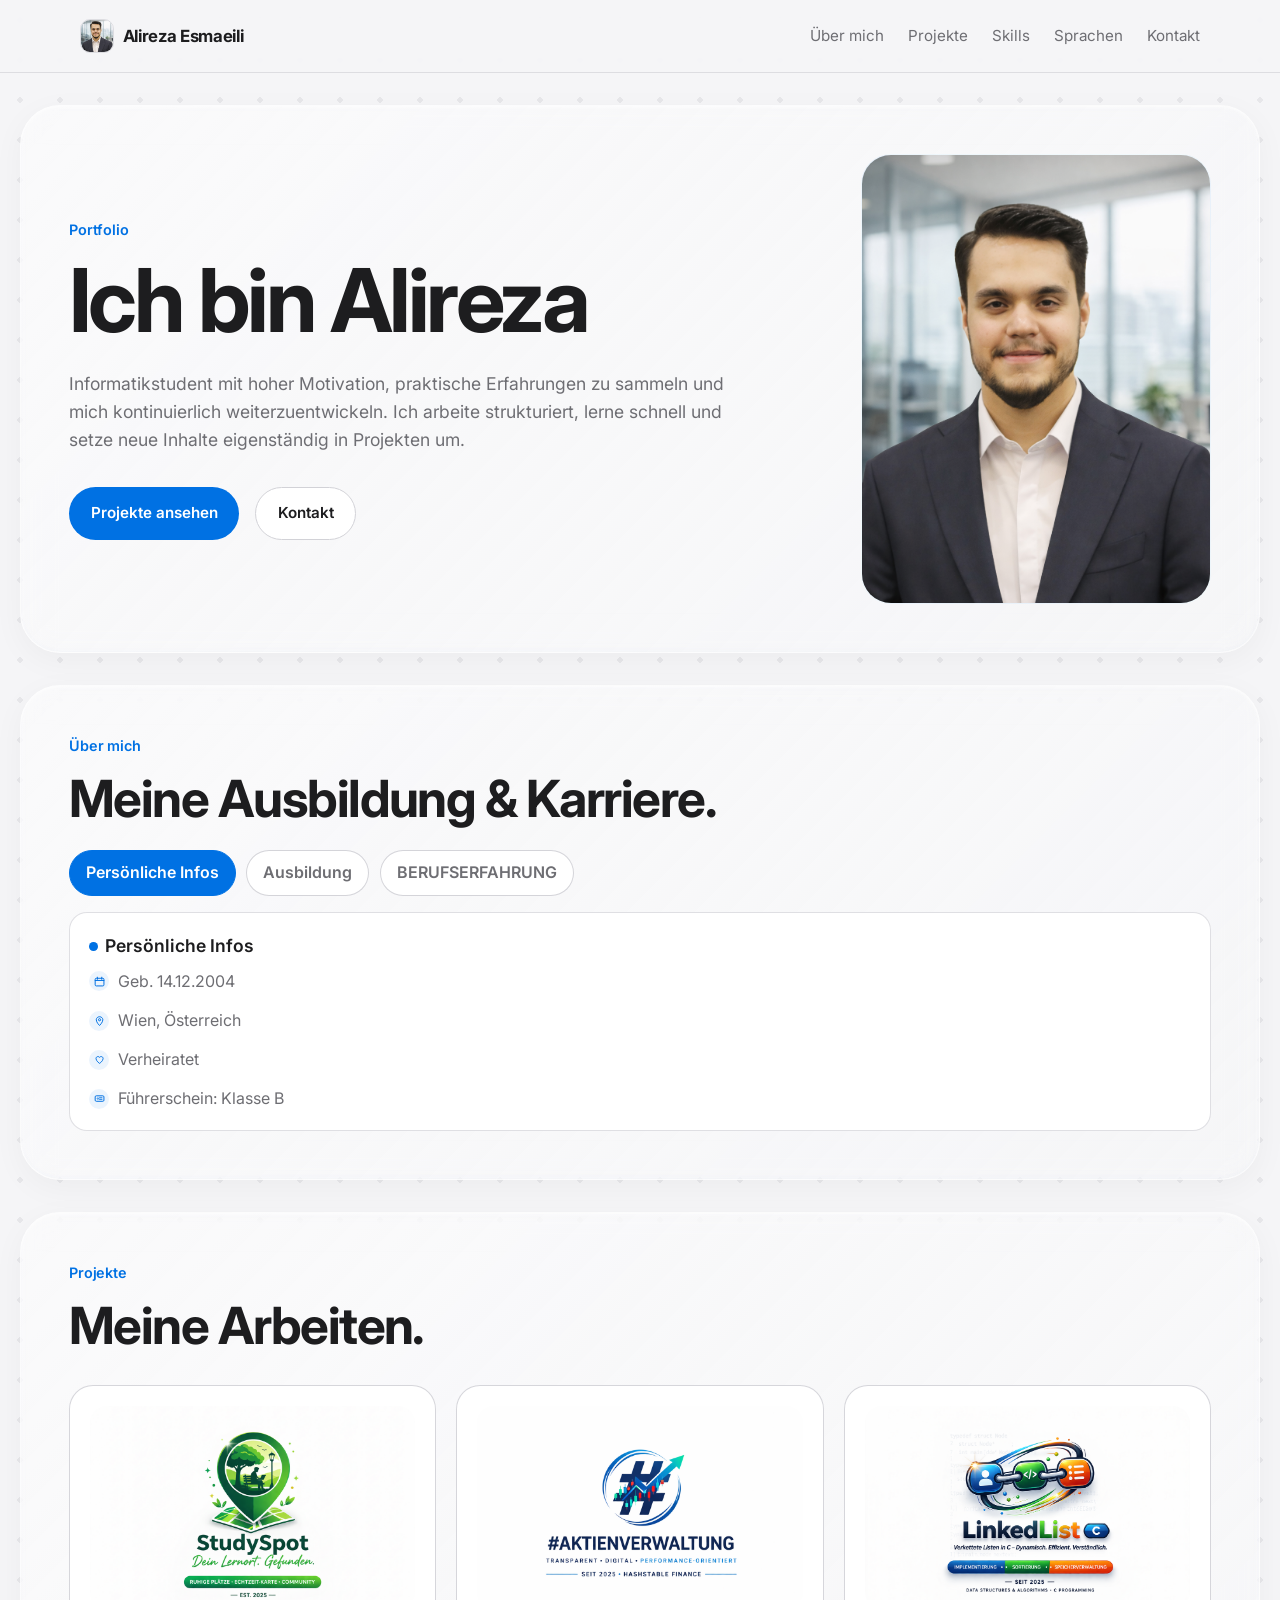
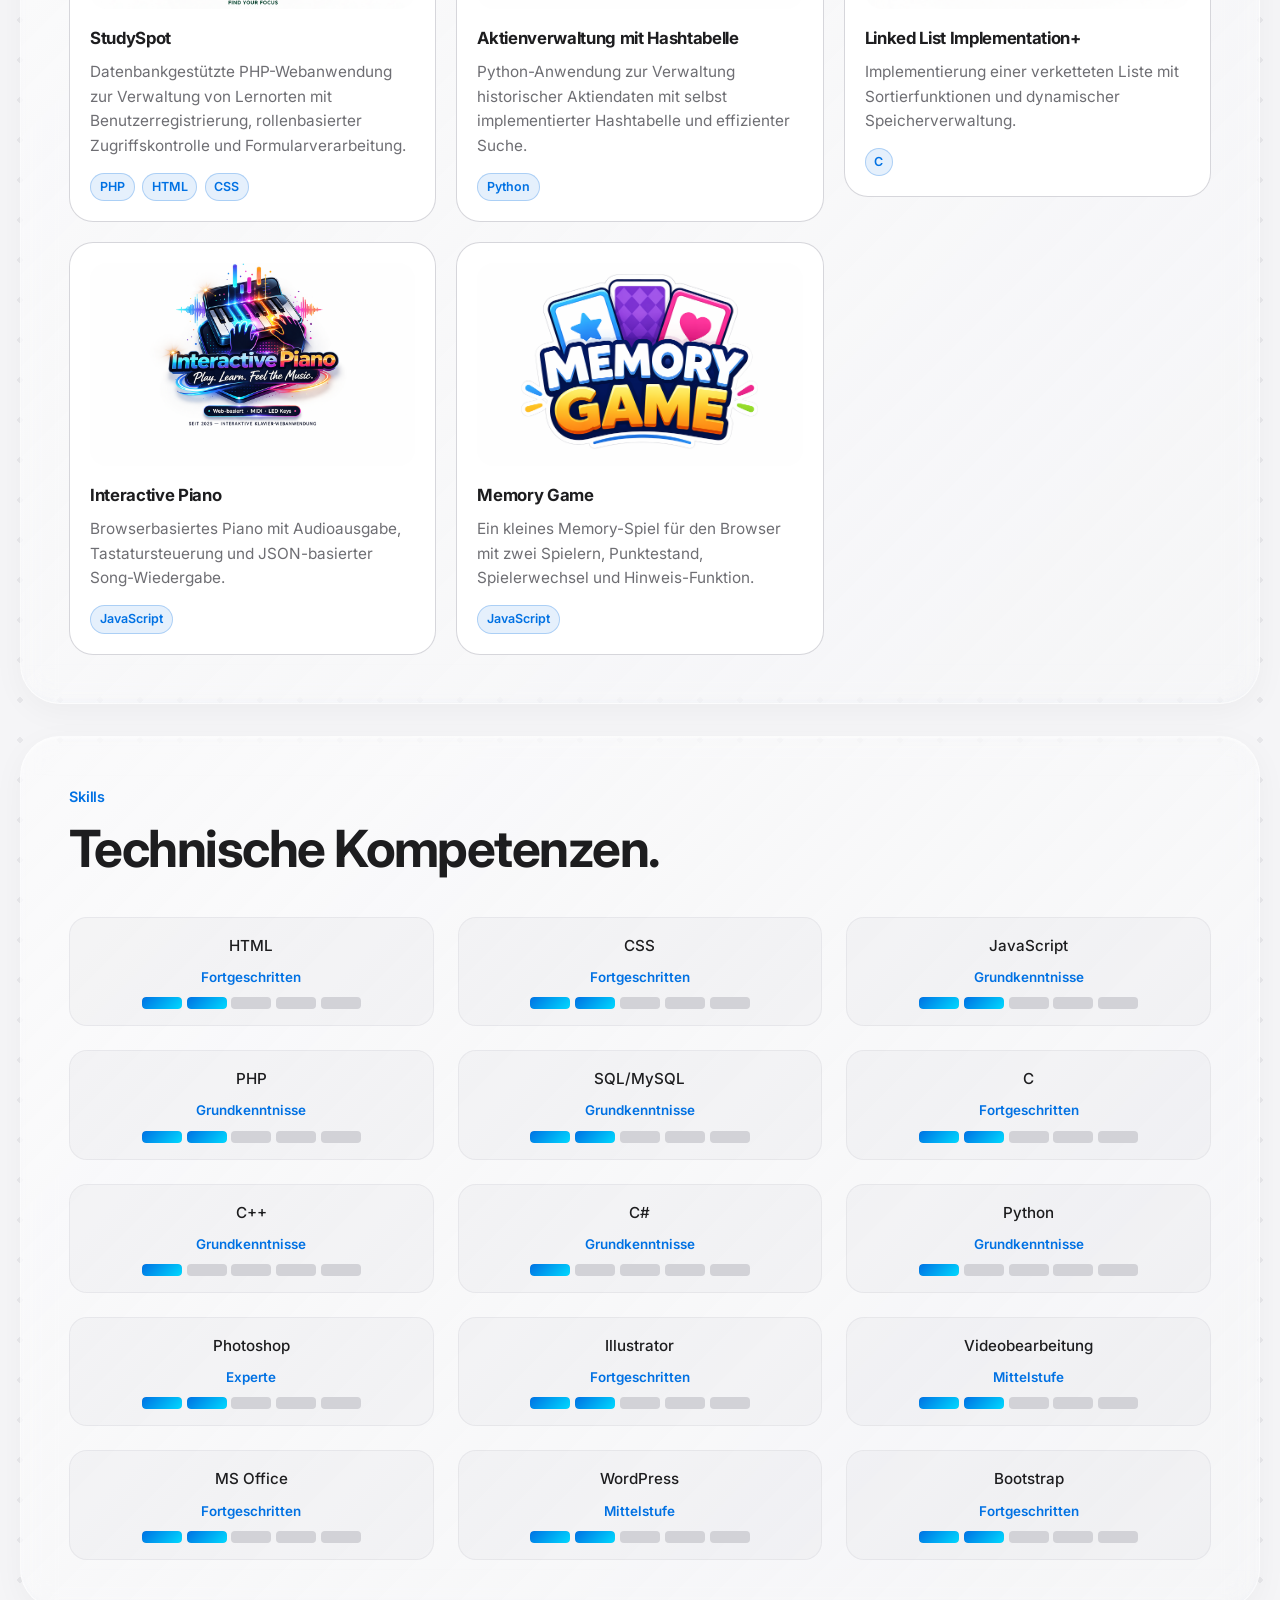
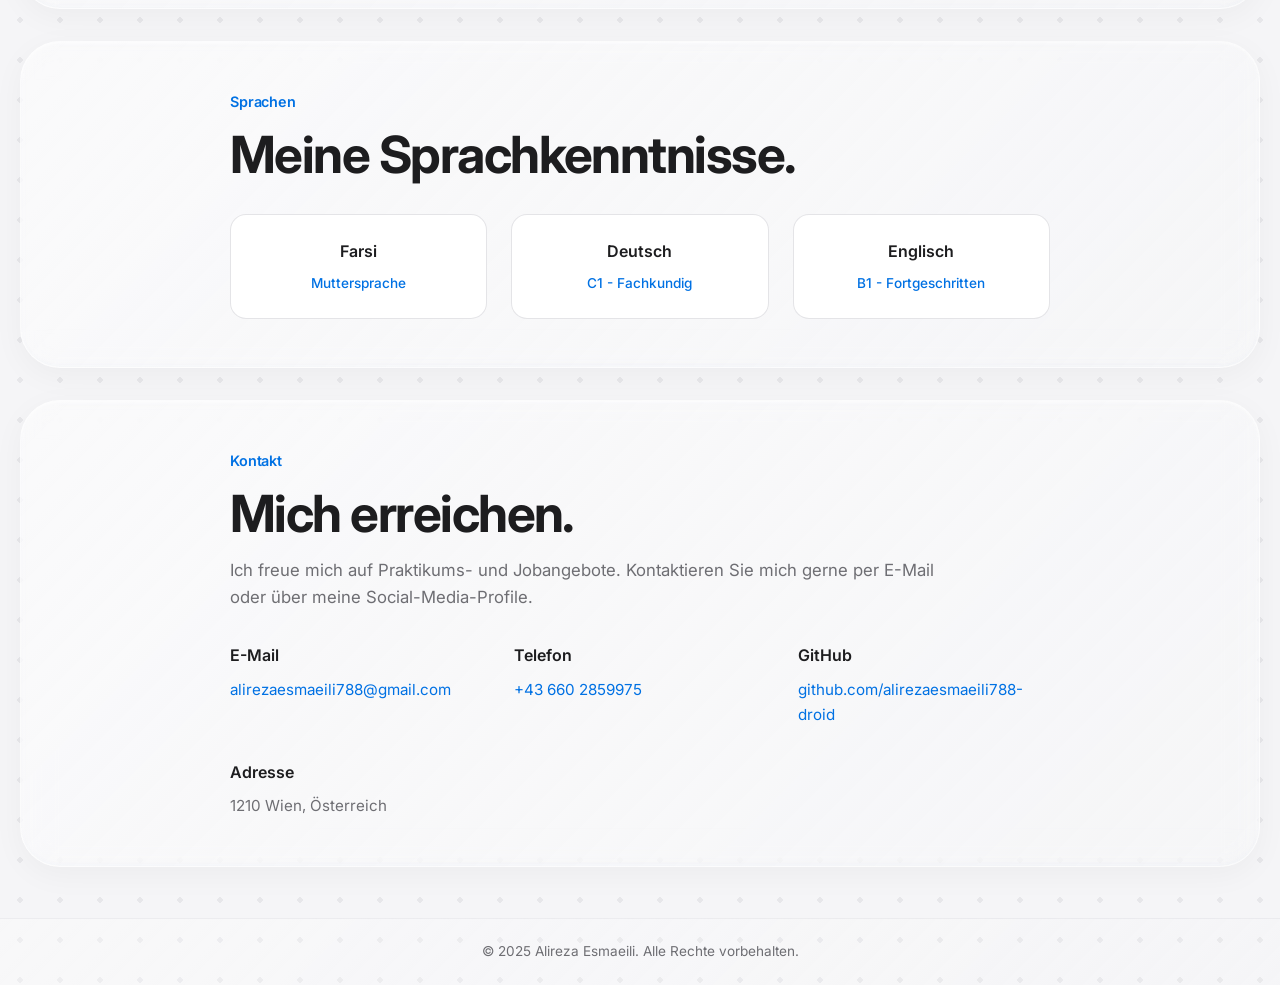
==== commit 098a068f: "Update portfolio site" ====
--- a/index.html
+++ b/index.html
@@ -129,7 +129,7 @@
     </div>
   </footer>
 
-  <script src="portfolio-data.js"></script>
+  <!-- Portfolio-Inhalte werden direkt in script.js gepflegt. -->
   <script src="script.js"></script>
 </body>
 </html>
--- a/style.css
+++ b/style.css
@@ -710,4 +710,4 @@
   background: var(--accent);
   color: transparent;
   display: inline-block;
-}
+}
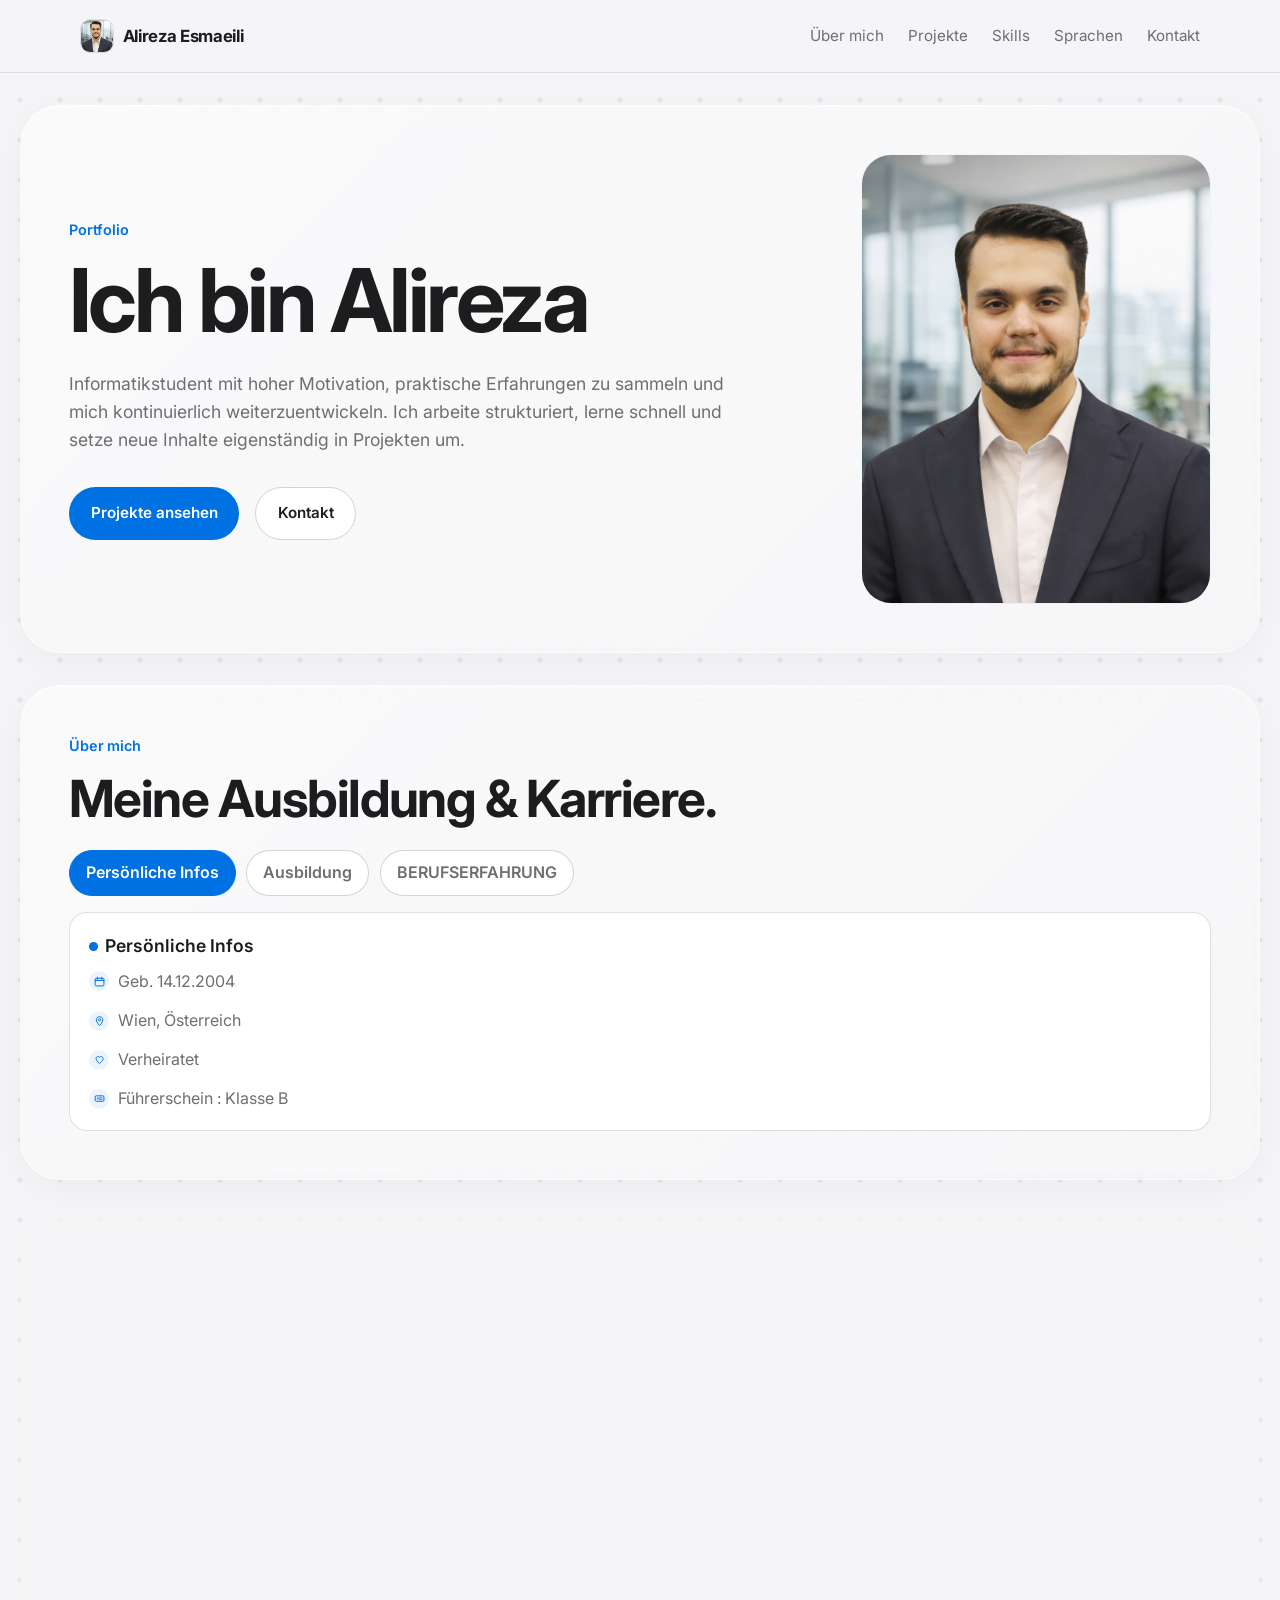
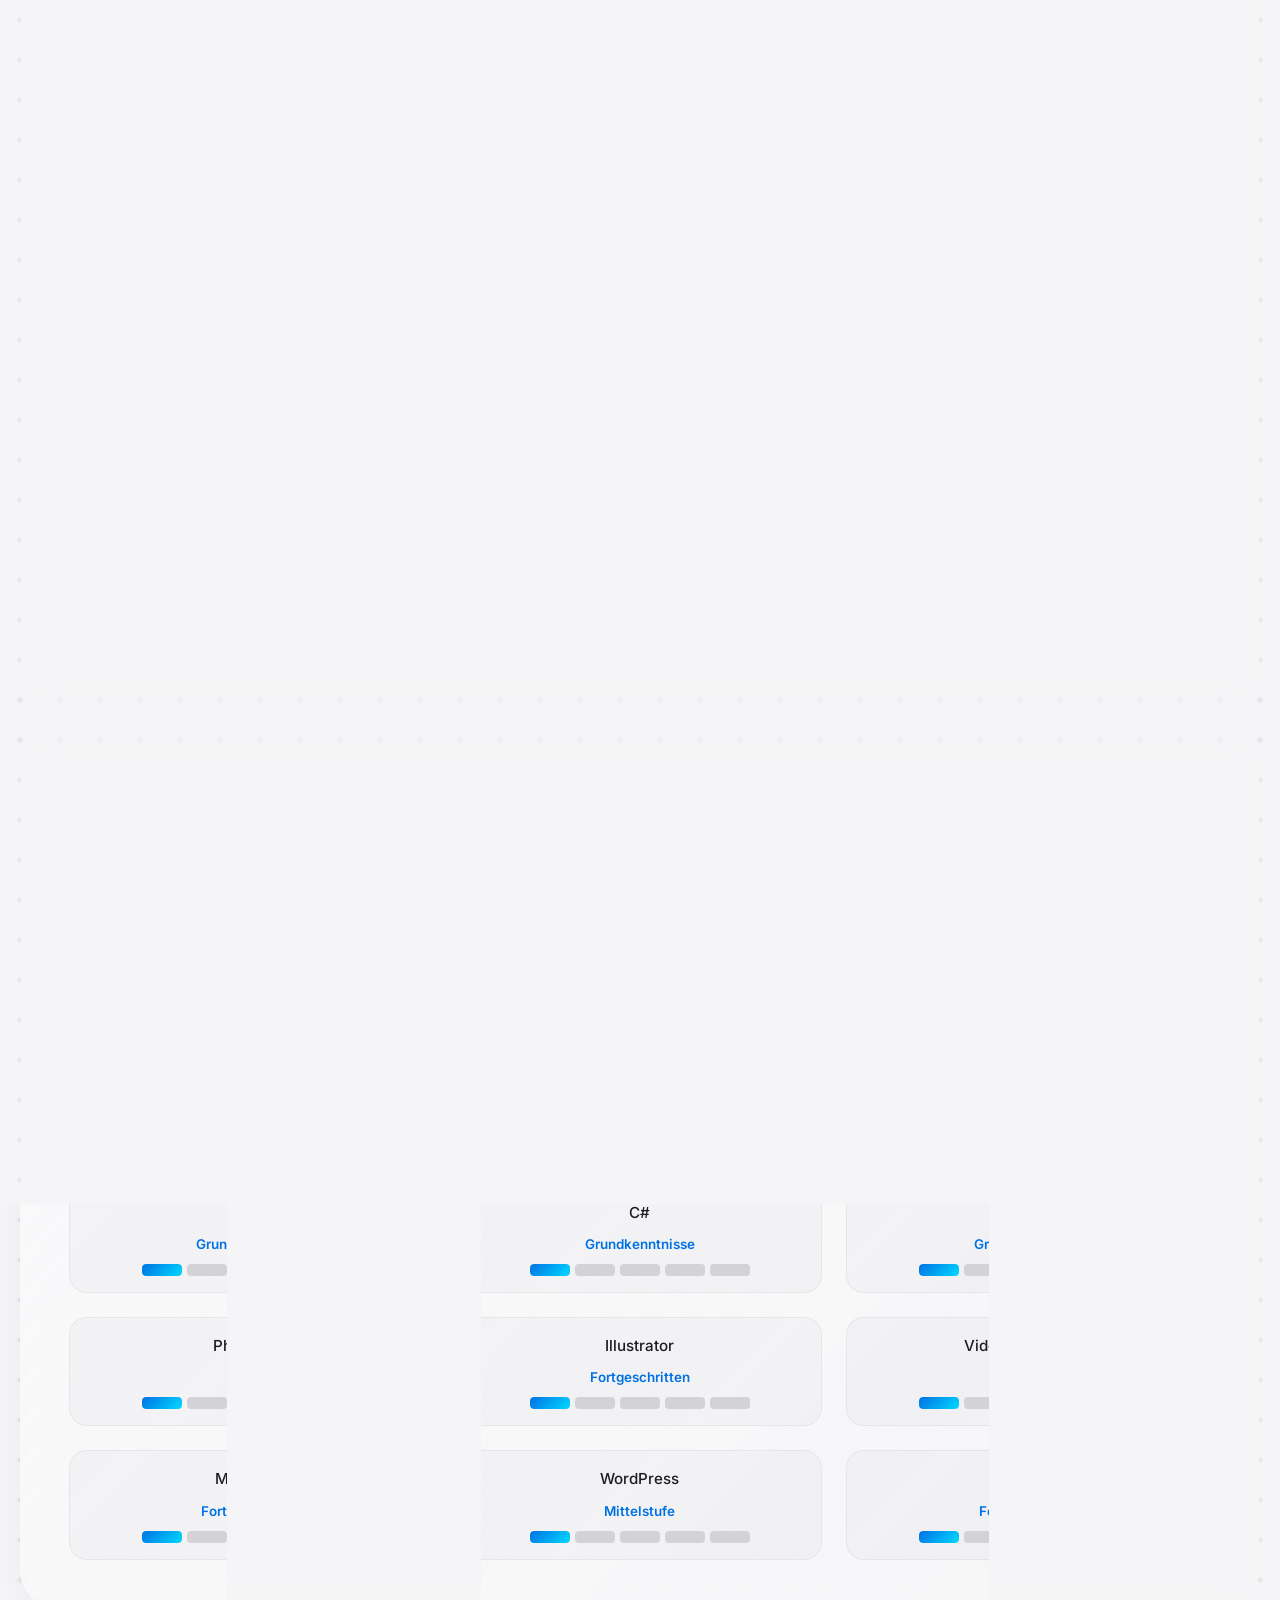
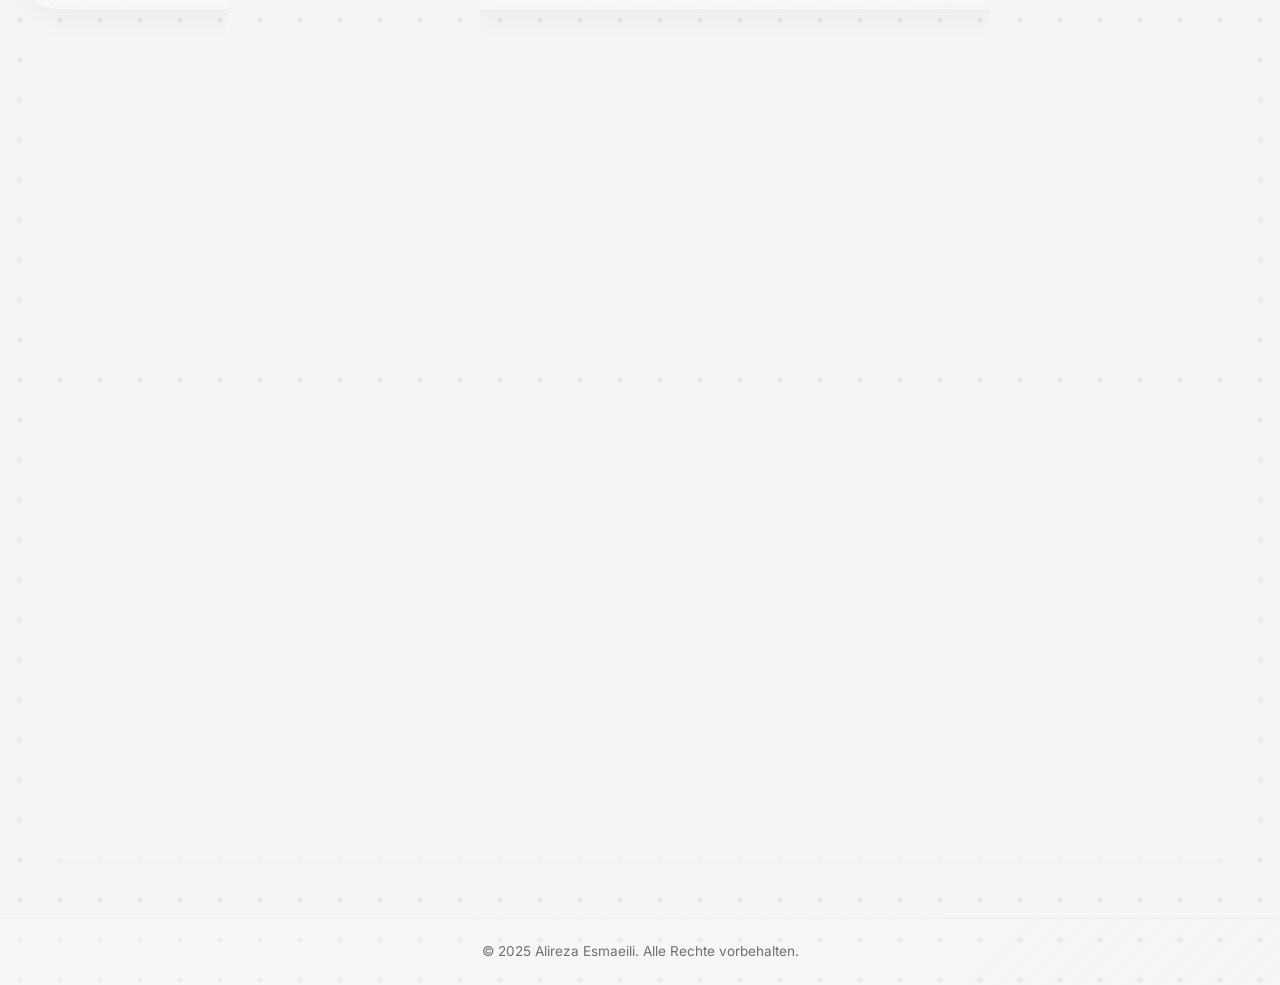
==== commit 20c29613: "Load portfolio data in index" ====
--- a/index.html
+++ b/index.html
@@ -129,7 +129,7 @@
     </div>
   </footer>
 
-  <!-- Portfolio-Inhalte werden direkt in script.js gepflegt. -->
+  <script src="portfolio-data.js"></script>
   <script src="script.js"></script>
 </body>
 </html>
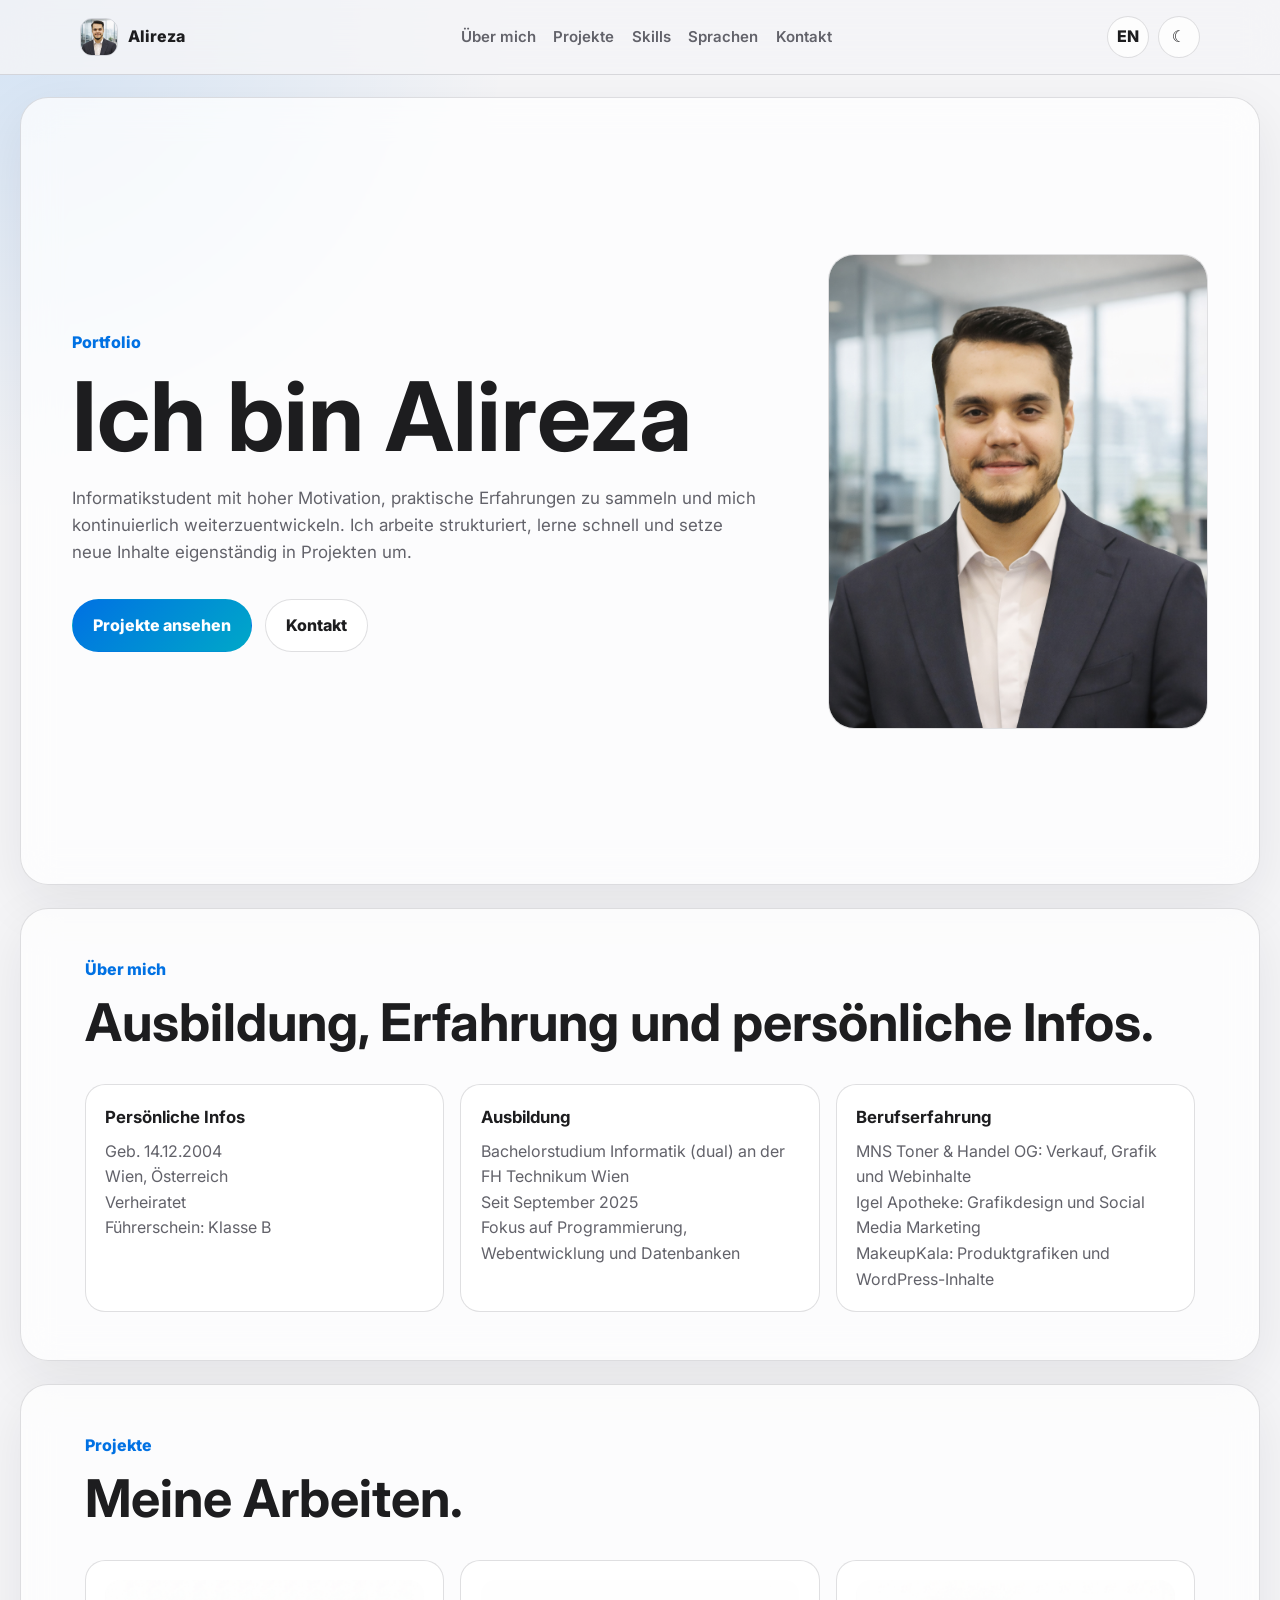
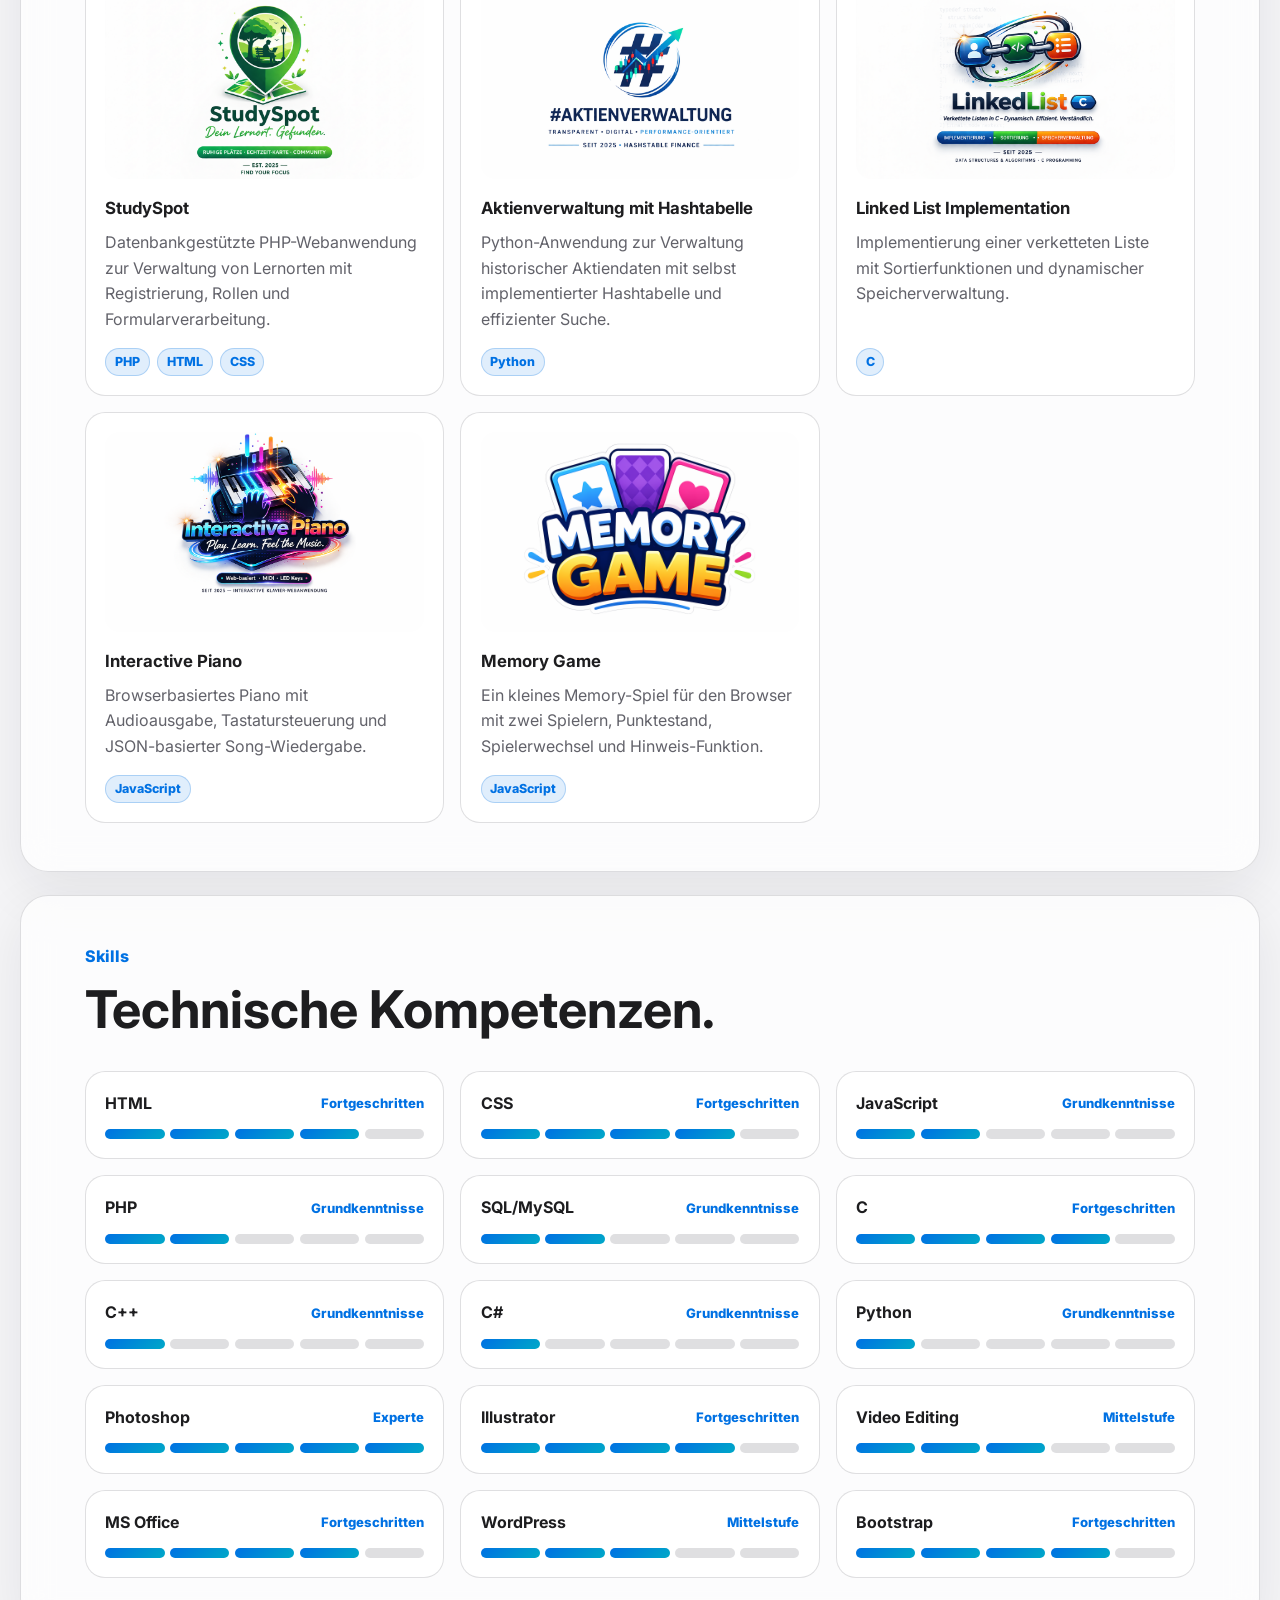
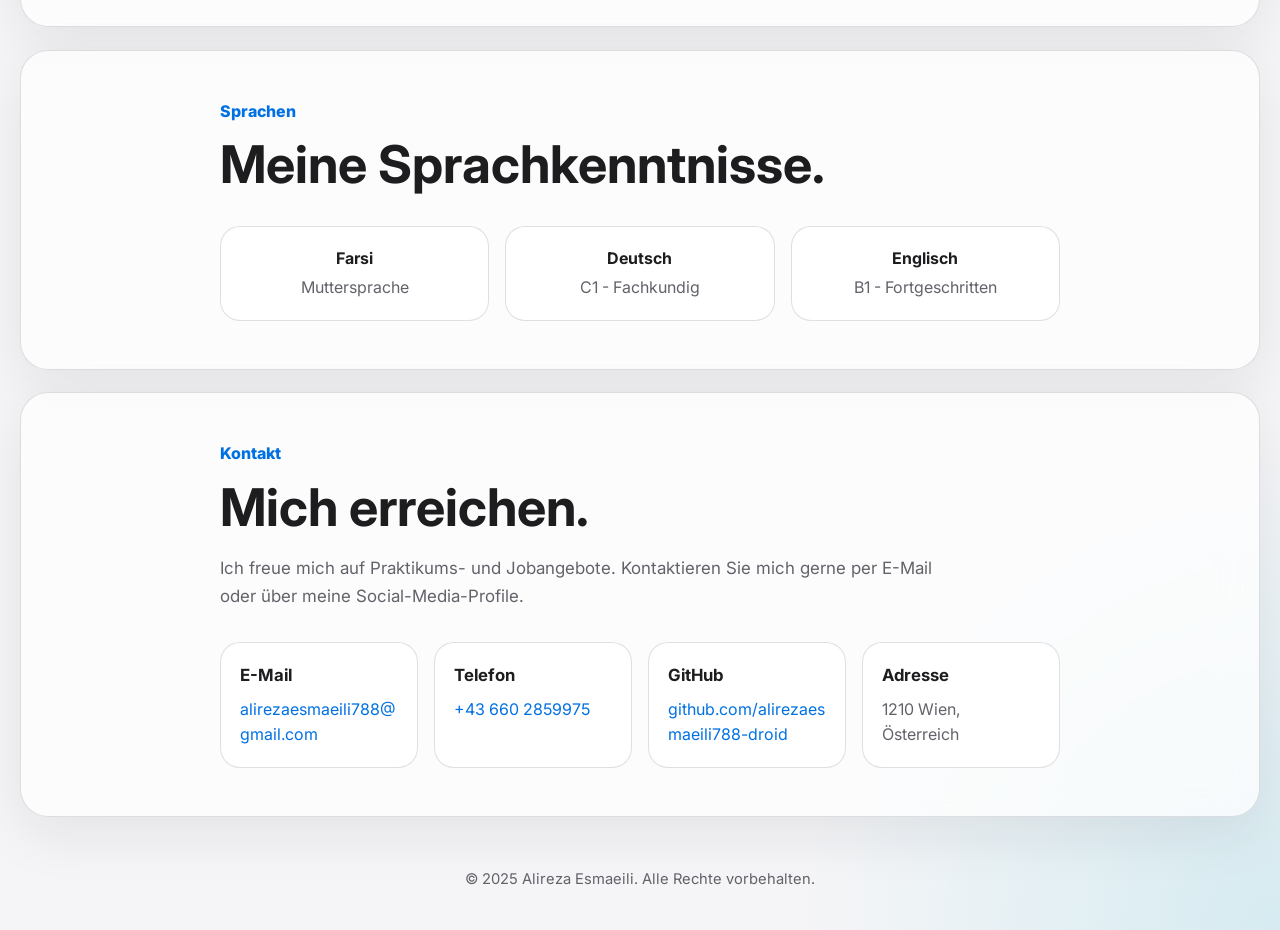
==== commit 3bccaeb2: "Rebuild static portfolio" ====
--- a/index.html
+++ b/index.html
@@ -3,7 +3,7 @@
 <head>
   <meta charset="UTF-8">
   <meta name="viewport" content="width=device-width, initial-scale=1.0">
-  <title>Alireza | Portfolio</title>
+  <title>Alireza Esmaeili | Portfolio</title>
   <link rel="preconnect" href="https://fonts.googleapis.com">
   <link rel="preconnect" href="https://fonts.gstatic.com" crossorigin>
   <link href="https://fonts.googleapis.com/css2?family=Inter:wght@400;500;600;700;800&display=swap" rel="stylesheet">
@@ -12,124 +12,92 @@
 <body>
   <header class="site-header">
     <div class="container nav">
-      <a href="#home" class="logo" id="site-logo">
-        <img src="images/ali.png" alt="Logo" id="nav-logo-image">
-        <span id="site-logo-text">Alireza</span>
+      <a href="#home" class="logo" aria-label="Alireza Esmaeili">
+        <img src="images/ali.png" alt="" class="logo-image">
+        <span>Alireza</span>
       </a>
-      <nav>
-        <ul class="nav-links">
-          <li><a href="#about">Über mich</a></li>
-          <li><a href="#projects">Projekte</a></li>
-          <li><a href="#skills">Skills</a></li>
-          <li><a href="#languages">Sprachen</a></li>
-          <li><a href="#contact">Kontakt</a></li>
-        </ul>
+
+      <nav class="nav-menu" aria-label="Main navigation">
+        <a href="#about" data-i18n="navAbout">Über mich</a>
+        <a href="#projects" data-i18n="navProjects">Projekte</a>
+        <a href="#skills" data-i18n="navSkills">Skills</a>
+        <a href="#languages" data-i18n="navLanguages">Sprachen</a>
+        <a href="#contact" data-i18n="navContact">Kontakt</a>
       </nav>
+
+      <div class="nav-actions">
+        <button class="icon-button" id="language-toggle" type="button" aria-label="Switch language">EN</button>
+        <button class="icon-button" id="theme-toggle" type="button" aria-label="Toggle dark mode">☾</button>
+      </div>
     </div>
   </header>
 
   <main>
     <section class="hero" id="home">
-      <div class="hero-inner">
-        <div class="hero-content">
-          <p class="eyebrow">Portfolio</p>
-          <h1 id="hero-title">Informatikstudent mit Interesse an Webentwicklung und Programmierung.</h1>
-          <p class="hero-text" id="hero-text">
-            Ich suche ein Praktikum oder einen Berufseinstieg, um meine Kenntnisse in realen Projekten weiter auszubauen.
-          </p>
-          <div class="hero-actions">
-            <a href="#projects" class="button button-primary">Projekte ansehen</a>
-            <a href="#contact" class="button button-secondary">Kontakt</a>
-          </div>
+      <div class="hero-content">
+        <p class="eyebrow" data-i18n="heroLabel">Portfolio</p>
+        <h1 data-i18n="heroTitle">Ich bin Alireza</h1>
+        <p class="hero-text" data-i18n="heroText">
+          Informatikstudent mit hoher Motivation, praktische Erfahrungen zu sammeln und mich kontinuierlich weiterzuentwickeln.
+        </p>
+        <div class="hero-actions">
+          <a href="#projects" class="button button-primary" data-i18n="heroProjects">Projekte ansehen</a>
+          <a href="#contact" class="button button-secondary" data-i18n="heroContact">Kontakt</a>
         </div>
-        <div class="hero-image">
-          <img src="images/ali.png" alt="Profil" id="hero-profile-image">
-        </div>
+      </div>
+      <div class="hero-image">
+        <img src="images/ali.png" alt="Alireza Esmaeili">
       </div>
     </section>
 
     <section class="section" id="about">
       <div class="container">
-        <p class="section-label">Über mich</p>
-        <h2>Meine Ausbildung & Karriere.</h2>
-        
-        <div class="about-tabs" id="about-tabs">
-          <div class="about-tab-menu" role="tablist" aria-label="Über mich Bereiche">
-            <button type="button" class="about-tab-button active" data-about-tab="personal" role="tab" aria-selected="true">Persönliche Infos</button>
-            <button type="button" class="about-tab-button" data-about-tab="education" role="tab" aria-selected="false">Ausbildung</button>
-            <button type="button" class="about-tab-button" data-about-tab="career" role="tab" aria-selected="false">BERUFSERFAHRUNG</button>
-          </div>
-          <div class="about-tab-content">
-            <div id="about-personal-container" class="about-tab-panel active" data-about-panel="personal" role="tabpanel"></div>
-            <div id="about-education-container" class="about-tab-panel" data-about-panel="education" role="tabpanel" hidden></div>
-            <div id="about-career-container" class="about-tab-panel" data-about-panel="career" role="tabpanel" hidden></div>
-          </div>
-        </div>
+        <p class="section-label" data-i18n="aboutLabel">Über mich</p>
+        <h2 data-i18n="aboutTitle">Ausbildung, Erfahrung und persönliche Infos.</h2>
+        <div class="about-grid" id="about-grid"></div>
       </div>
     </section>
 
     <section class="section" id="projects">
       <div class="container">
-        <p class="section-label">Projekte</p>
-        <h2>Meine Arbeiten.</h2>
+        <p class="section-label" data-i18n="projectsLabel">Projekte</p>
+        <h2 data-i18n="projectsTitle">Meine Arbeiten.</h2>
         <div class="projects-grid" id="projects-grid"></div>
       </div>
     </section>
 
     <section class="section" id="skills">
       <div class="container">
-        <p class="section-label">Skills</p>
-        <h2>Technische Kompetenzen.</h2>
-        <div class="skills-graph" id="skills-graph"></div>
+        <p class="section-label" data-i18n="skillsLabel">Skills</p>
+        <h2 data-i18n="skillsTitle">Technische Kompetenzen.</h2>
+        <div class="skills-grid" id="skills-grid"></div>
       </div>
     </section>
 
     <section class="section" id="languages">
       <div class="container narrow">
-        <p class="section-label">Sprachen</p>
-        <h2>Meine Sprachkenntnisse.</h2>
+        <p class="section-label" data-i18n="languagesLabel">Sprachen</p>
+        <h2 data-i18n="languagesTitle">Meine Sprachkenntnisse.</h2>
         <div class="languages-grid" id="languages-grid"></div>
       </div>
     </section>
 
     <section class="section" id="contact">
       <div class="container narrow">
-        <p class="section-label">Kontakt</p>
-        <h2>Mich erreichen.</h2>
-        <p class="section-text" id="contact-intro">
+        <p class="section-label" data-i18n="contactLabel">Kontakt</p>
+        <h2 data-i18n="contactTitle">Mich erreichen.</h2>
+        <p class="section-text" data-i18n="contactIntro">
           Ich freue mich auf Praktikums- und Jobangebote. Kontaktieren Sie mich gerne per E-Mail oder über meine Social-Media-Profile.
         </p>
-        <div class="contact-info">
-          <div class="contact-item">
-            <h4>E-Mail</h4>
-            <a href="mailto:alirezaesmaeili788@gmail.com" id="contact-email">alirezaesmaeili788@gmail.com</a>
-          </div>
-          <div class="contact-item">
-            <h4>Telefon</h4>
-            <a href="tel:+436602859975" id="contact-phone">+43 660 2859975</a>
-          </div>
-          <div class="contact-item">
-            <h4>GitHub</h4>
-            <a href="https://github.com/alirezaesmaeili788-droid" id="contact-github" target="_blank" rel="noopener noreferrer">github.com/alirezaesmaeili788-droid</a>
-          </div>
-          <div class="contact-item">
-            <h4>Adresse</h4>
-            <p id="contact-address">Morelliagasse 1-3/3/7, 1210 Wien, Österreich</p>
-          </div>
-        </div>
+        <div class="contact-grid" id="contact-grid"></div>
       </div>
     </section>
   </main>
 
   <footer class="site-footer">
-    <div class="container">
-      <div class="footer-bottom">
-        <p id="footer-copyright">&copy; 2025 Alireza Esmaeili. Alle Rechte vorbehalten.</p>
-      </div>
-    </div>
+    <p id="footer-text">© 2025 Alireza Esmaeili. Alle Rechte vorbehalten.</p>
   </footer>
 
-  <script src="portfolio-data.js"></script>
   <script src="script.js"></script>
 </body>
 </html>
--- a/style.css
+++ b/style.css
@@ -1,713 +1,415 @@
-:root {
-  --bg: #f5f5f7;
-  --surface: #ffffff;
-  --text: #1d1d1f;
-  --text-soft: #6e6e73;
-  --line: #d2d2d7;
-  --accent: #0071e3;
-  --accent-hover: #005bb5;
-  --radius: 24px;
-  --container: 1120px;
-}
-
-* {
-  box-sizing: border-box;
-  margin: 0;
-  padding: 0;
-}
-
-html {
-  scroll-behavior: smooth;
-}
-
-body {
-  font-family: 'Inter', sans-serif;
-  background: 
-    radial-gradient(circle, rgba(210, 210, 215, 0.40) 10%, transparent 10%) 0 0 / 40px 40px,
-    var(--bg);
-  color: var(--text);
-  line-height: 1.6;
-  position: relative;
-  overflow-x: hidden;
-}
-
-img {
-  display: block;
-  max-width: 100%;
-}
-
-a {
-  color: inherit;
-  text-decoration: none;
-}
-
-ul {
-  list-style: none;
-}
-
-.container {
-  width: min(var(--container), calc(100% - 2rem));
-  margin: 0 auto;
-}
-
-.narrow {
-  max-width: 820px;
-}
-
-.site-header {
-  position: sticky;
-  top: 0;
-  z-index: 1000;
-  background: rgba(245, 245, 247, 0.85);
-  backdrop-filter: blur(18px);
-  border-bottom: 1px solid rgba(210, 210, 215, 0.7);
-}
-
-.nav {
-  min-height: 72px;
-  display: flex;
-  align-items: center;
-  justify-content: space-between;
-  gap: 1.5rem;
-}
-
-.logo {
-  display: inline-flex;
-  align-items: center;
-  gap: 0.55rem;
-  font-size: 1.05rem;
-  font-weight: 700;
-  letter-spacing: -0.02em;
-}
-
-#nav-logo-image {
-  width: 34px;
-  height: 34px;
-  border-radius: 10px;
-  object-fit: cover;
-  border: 1px solid rgba(210, 210, 215, 0.7);
-}
-
-.nav-links {
-  display: flex;
-  align-items: center;
-  gap: 1.5rem;
-}
-
-.nav-links a {
-  font-size: 0.95rem;
-  color: var(--text-soft);
-  transition: color 0.2s ease;
-}
-
-.nav-links a:hover {
-  color: var(--text);
-}
-
-.hero {
-  padding: 3rem;
-  width: min(1240px, calc(100% - 1rem));
-  max-width: none;
-  margin: 2rem auto;
-  background: linear-gradient(135deg, rgba(255, 255, 255, 0.5) 0%, rgba(248, 249, 250, 0.3) 100%);
-  backdrop-filter: blur(16px);
-  border-radius: 40px;
-  border: 1px solid rgba(255, 255, 255, 0.5);
-  box-shadow: 
-    0 8px 32px rgba(0, 0, 0, 0.04),
-    inset 0 1px 2px rgba(255, 255, 255, 0.6),
-    inset 0 -2px 4px rgba(0, 113, 227, 0.02);
-  animation: liquidPulse 6s ease-in-out infinite;
-}
-
-@keyframes liquidPulse {
-  0%, 100% {
-    box-shadow: 
-      0 8px 32px rgba(0, 0, 0, 0.04),
-      inset 0 1px 2px rgba(255, 255, 255, 0.8),
-      inset 0 -2px 4px rgba(0, 113, 227, 0.02);
-  }
-  50% {
-    box-shadow: 
-      0 12px 40px rgba(0, 0, 0, 0.06),
-      inset 0 1px 2px rgba(255, 255, 255, 0.9),
-      inset 0 -2px 8px rgba(0, 113, 227, 0.04);
-  }
-}
-
-.hero-inner {
-  display: flex;
-  align-items: center;
-  gap: 3rem;
-  max-width: none;
-  margin: 0 auto;
-}
-
-.hero-content {
-  flex: 1;
-  min-width: 0;
-}
-
-.hero-image {
-  flex: 0 0 auto;
-  width: 350px;
-  height: 450px;
-  border-radius: 30px;
-  overflow: hidden;
-  background: linear-gradient(135deg, rgba(0, 113, 227, 0.1), rgba(0, 217, 255, 0.05));
-  border: 1px solid rgba(255, 255, 255, 0.3);
-}
-
-.hero-image img {
-  width: 100%;
-  height: 100%;
-  object-fit: cover;
-}
-
-.eyebrow,
-.section-label {
-  font-size: 0.9rem;
-  font-weight: 600;
-  color: var(--accent);
-  margin-bottom: 0.8rem;
-  letter-spacing: -0.01em;
-}
-
-.hero h1 {
-  font-size: clamp(2.8rem, 7vw, 5.5rem);
-  line-height: 1.05;
-  letter-spacing: -0.04em;
-  max-width: 900px;
-}
-
-.hero-text {
-  margin-top: 1.5rem;
-  max-width: 680px;
-  font-size: 1.1rem;
-  color: var(--text-soft);
-}
-
-.hero-actions {
-  display: flex;
-  gap: 1rem;
-  flex-wrap: wrap;
-  margin-top: 2rem;
-}
-
-.button {
-  display: inline-flex;
-  align-items: center;
-  justify-content: center;
-  min-height: 48px;
-  padding: 0.85rem 1.35rem;
-  border-radius: 999px;
-  font-weight: 600;
-  font-size: 0.95rem;
-  transition: 0.2s ease;
-}
-
-.button-primary {
-  background: var(--accent);
-  color: white;
-}
-
-.button-primary:hover {
-  background: var(--accent-hover);
-}
-
-.button-secondary {
-  background: white;
-  color: var(--text);
-  border: 1px solid var(--line);
-}
-
-.button-secondary:hover {
-  background: #f0f0f2;
-}
-
-.section {
-  padding: 3rem;
-  width: min(1240px, calc(100% - 1rem));
-  max-width: none;
-  margin: 2rem auto;
-  background: linear-gradient(135deg, rgba(255, 255, 255, 0.5) 0%, rgba(248, 249, 250, 0.3) 100%);
-  backdrop-filter: blur(16px);
-  border-radius: 40px;
-  border: 1px solid rgba(255, 255, 255, 0.5);
-  box-shadow: 
-    0 8px 32px rgba(0, 0, 0, 0.04),
-    inset 0 1px 2px rgba(255, 255, 255, 0.6),
-    inset 0 -2px 4px rgba(0, 113, 227, 0.02);
-  animation: liquidPulse 6s ease-in-out infinite;
-}
-
-.section h2 {
-  font-size: clamp(2rem, 5vw, 3.2rem);
-  line-height: 1.1;
-  letter-spacing: -0.03em;
-  margin-bottom: 1rem;
-}
-
-.section > .container {
-  width: 100%;
-}
-
-.section-text {
-  font-size: 1.05rem;
-  color: var(--text-soft);
-  max-width: 720px;
-}
-
-/* Projekte */
-.projects-grid {
-  display: grid;
-  grid-template-columns: repeat(3, 1fr);
-  gap: 1.25rem;
-  margin-top: 2rem;
-}
-
-.project-card-link {
-  display: block;
-  text-decoration: none;
-  color: inherit;
-}
-
-.project-card {
-  background: var(--surface);
-  border: 1px solid rgba(210, 210, 215, 0.9);
-  border-radius: var(--radius);
-  padding: 1.25rem;
-  transition: transform 0.2s ease, box-shadow 0.2s ease;
-}
-
-.project-card:hover {
-  transform: translateY(-4px);
-  box-shadow: 0 12px 30px rgba(0, 0, 0, 0.06);
-}
-
-.project-image {
-  aspect-ratio: 16 / 10;
-  border-radius: 18px;
-  background: linear-gradient(135deg, #e8e8ed, #dcdce1);
-  margin-bottom: 1rem;
-  overflow: hidden;
-}
-
-.project-image img {
-  width: 100%;
-  height: 100%;
-  object-fit: cover;
-  display: block;
-}
-
-.project-card h3 {
-  font-size: 1.05rem;
-  margin-bottom: 0.5rem;
-  letter-spacing: -0.02em;
-}
-
-.project-card p {
-  color: var(--text-soft);
-  font-size: 0.96rem;
-}
-
-.project-tags {
-  display: flex;
-  flex-wrap: wrap;
-  gap: 0.45rem;
-  margin-top: 0.9rem;
-}
-
-.project-tag {
-  background: rgba(0, 113, 227, 0.1);
-  color: var(--accent);
-  border: 1px solid rgba(0, 113, 227, 0.25);
-  border-radius: 999px;
-  padding: 0.2rem 0.55rem;
-  font-size: 0.78rem;
-  font-weight: 600;
-}
-
-/* Skills */
-.skills-graph {
-  display: grid;
-  grid-template-columns: repeat(2, 1fr);
-  gap: 1.5rem;
-  margin-top: 2.5rem;
-}
-
-.skills-graph.skills-graph--three-columns {
-  grid-template-columns: repeat(3, 1fr);
-}
-
-.skills-graph.skills-graph--three-columns .skill-bar {
-  grid-template-columns: 1fr;
-  grid-template-areas:
-    "name"
-    "level"
-    "blocks";
-  row-gap: 0.55rem;
-}
-
-.skills-graph.skills-graph--three-columns .skill-name,
-.skills-graph.skills-graph--three-columns .skill-level-tag,
-.skills-graph.skills-graph--three-columns .skill-blocks {
-  justify-self: center;
-  text-align: center;
-}
-
-@media (max-width: 720px) {
-  .skills-graph {
-    grid-template-columns: 1fr;
-  }
-}
-
-.skill-bar {
-  display: grid;
-  grid-template-columns: 120px 1fr;
-  grid-template-areas:
-    "name level"
-    "name blocks";
-  align-items: center;
-  column-gap: 1.5rem;
-  row-gap: 0.4rem;
-  padding: 1rem 1.25rem;
-  border-radius: 18px;
-  background: rgba(210, 210, 215, 0.15);
-  border: 1px solid rgba(210, 210, 215, 0.35);
-}
-.skill-name {
-  grid-area: name;
-  font-size: 0.95rem;
-  font-weight: 500;
-  color: var(--text);
-}
-
-.skill-blocks {
-  grid-area: blocks;
-  display: flex;
-  gap: 0.3rem;
-}
-
-.skill-level-tag {
-  grid-area: level;
-  font-size: 0.84rem;
-  font-weight: 600;
-  color: var(--accent);
-  white-space: nowrap;
-  justify-self: center;
-  text-align: center;
-}
-
-@media (max-width: 860px) {
-  .skills-graph.skills-graph--three-columns {
-    grid-template-columns: 1fr;
-  }
-
-  .skill-bar {
-    grid-template-columns: 1fr;
-    grid-template-areas:
-      "name"
-      "level"
-      "blocks";
-    row-gap: 0.7rem;
-  }
-
-  .skill-level-tag {
-    justify-self: center;
-  }
-}
-
-.block {
-  width: 40px;
-  height: 12px;
-  border-radius: 4px;
-  background: var(--line);
-  position: relative;
-  overflow: hidden;
-}
-
-.block::before {
-  content: '';
-  position: absolute;
-  bottom: 0;
-  left: 0;
-  width: 0%;
-  height: 100%;
-  background: linear-gradient(135deg, var(--accent), #00d9ff);
-  border-radius: 4px;
-  transition: width 1s cubic-bezier(0.34, 1.56, 0.64, 1);
-}
-
-.block.active::before {
-  width: 100%;
-}
-
-/* Sprachen */
-.languages-grid {
-  display: grid;
-  grid-template-columns: repeat(auto-fit, minmax(180px, 1fr));
-  gap: 1.5rem;
-  margin-top: 2rem;
-}
-
-.language-card {
-  background: var(--surface);
-  border: 1px solid rgba(210, 210, 215, 0.6);
-  border-radius: 16px;
-  padding: 1.5rem;
-  text-align: center;
-  transition: all 0.2s ease;
-}
-
-.language-card:hover {
-  border-color: var(--accent);
-  box-shadow: 0 4px 16px rgba(0, 113, 227, 0.1);
-  transform: translateY(-2px);
-}
-
-.language-card h4 {
-  font-size: 1rem;
-  font-weight: 600;
-  color: var(--text);
-  margin-bottom: 0.5rem;
-}
-
-.language-level {
-  font-size: 0.85rem;
-  color: var(--accent);
-  font-weight: 500;
-}
-#contact .section-text {
-  margin-top: 0.5rem;
-}
-
-.about-item {
-  margin-top: 2.5rem;
-  padding-bottom: 2rem;
-  border-bottom: 1px solid rgba(210, 210, 215, 0.3);
-}
-
-.about-item:last-child {
-  border-bottom: none;
-}
-
-.about-item h3 {
-  font-size: 1.1rem;
-  font-weight: 600;
-  margin-bottom: 0.5rem;
-  color: var(--text);
-}
-
-.about-date {
-  font-size: 0.9rem;
-  color: var(--accent);
-  font-weight: 500;
-  margin-bottom: 0.3rem;
-}
-
-/* Kontakt */
-.contact-info {
-  display: grid;
-  grid-template-columns: repeat(auto-fit, minmax(200px, 1fr));
-  gap: 2rem;
-  margin-top: 2rem;
-}
-
-.contact-item h4 {
-  font-size: 1rem;
-  font-weight: 600;
-  margin-bottom: 0.5rem;
-  color: var(--text);
-}
-
-.contact-item a {
-  color: var(--accent);
-  font-size: 0.95rem;
-  transition: color 0.2s ease;
-}
-
-.contact-item a:hover {
-  color: var(--accent-hover);
-}
-
-.contact-item p {
-  font-size: 0.95rem;
-  color: var(--text-soft);
-}
-
-.site-footer {
-  margin-top: 3.2rem;
-  padding: 1rem 0 1.4rem;
-  background: linear-gradient(135deg, rgba(255, 255, 255, 0.3) 0%, rgba(248, 249, 250, 0.1) 100%);
-  border-top: 1px solid rgba(210, 210, 215, 0.3);
-}
-
-.footer-bottom {
-  text-align: center;
-  padding-top: 0.35rem;
-  color: var(--text-soft);
-  font-size: 0.85rem;
-}
-
-@media (max-width: 900px) {
-  .projects-grid {
-    grid-template-columns: 1fr;
-  }
-
-  .hero {
-    padding: 2rem;
-  }
-
-  .hero-inner {
-    flex-direction: column;
-    align-items: stretch;
-    gap: 1.5rem;
-  }
-
-  .hero-image {
-    order: -1;
-    width: min(100%, 320px);
-    height: auto;
-    aspect-ratio: 4 / 5;
-    margin: 0 auto;
-  }
-
-  .hero-content {
-    width: 100%;
-  }
-
-  .hero h1,
-  .hero-text {
-    max-width: 100%;
-  }
-}
-
-@media (max-width: 720px) {
-  .nav {
-    flex-direction: column;
-    justify-content: center;
-    padding: 1rem 0;
-  }
-
-  .nav-links {
-    flex-wrap: wrap;
-    justify-content: center;
-    gap: 1rem;
-  }
-
-  .hero h1 {
-    font-size: 2.7rem;
-  }
-
-  .section {
-    padding: 1.5rem;
-  }
-
-  .about-tab-menu {
-    flex-direction: column;
-    align-items: stretch;
-  }
-}
-
-.about-tabs {
-  margin-top: 1.5rem;
-  display: grid;
-  gap: 1rem;
-}
-
-.about-tab-menu {
-  display: flex;
-  flex-wrap: wrap;
-  gap: 0.65rem;
-}
-
-.about-tab-button {
-  border: 1px solid rgba(210, 210, 215, 0.95);
-  background: var(--surface);
-  color: var(--text-soft);
-  border-radius: 999px;
-  padding: 0.58rem 1rem;
-  font: inherit;
-  font-weight: 600;
-  cursor: pointer;
-}
-
-.about-tab-button.active {
-  color: #fff;
-  background: var(--accent);
-  border-color: var(--accent);
-}
-
-.about-tab-content {
-  background: var(--surface);
-  border: 1px solid rgba(210, 210, 215, 0.7);
-  border-radius: 18px;
-  padding: 1.2rem;
-}
-
-.about-tab-panel {
-  display: none;
-}
-
-.about-tab-panel.active {
-  display: block;
-}
-
-.about-item {
-  margin-top: 0;
-  padding-bottom: 1rem;
-  border-bottom: 1px solid rgba(210, 210, 215, 0.35);
-}
-
-.about-tab-panel .about-item:last-child {
-  padding-bottom: 0;
-  border-bottom: none;
-}
-
-.personal-info-text {
-  display: grid;
-  gap: 1.00rem;
-  color: var(--text-soft);
-}
-
-.personal-info-line {
-  display: flex;
-  align-items: center;
-  gap: 0.55rem;
-  margin: 0;
-  line-height: 1.45;
-}
-
-.personal-line-icon {
-  width: 1.25rem;
-  height: 1.25rem;
-  min-width: 1.25rem;
-  color: var(--accent);
-  background: rgba(0, 113, 227, 0.08);
-  border-radius: 999px;
-  display: inline-flex;
-  align-items: center;
-  justify-content: center;
-}
-
-.personal-line-icon svg {
-  width: 0.82rem;
-  height: 0.82rem;
-  display: block;
-}
-
-.personal-info-title {
-  display: inline-flex;
-  align-items: center;
-  gap: 0.45rem;
-}
-
-.personal-info-icon {
-  width: 0.55rem;
-  height: 0.55rem;
-  border-radius: 50%;
-  background: var(--accent);
-  color: transparent;
-  display: inline-block;
-}+:root {
+  --bg: #f5f5f7;
+  --surface: rgba(255, 255, 255, 0.72);
+  --surface-strong: #ffffff;
+  --text: #1d1d1f;
+  --text-soft: #62626a;
+  --line: rgba(120, 120, 128, 0.24);
+  --accent: #0071e3;
+  --accent-2: #00a8c8;
+  --shadow: 0 18px 55px rgba(24, 30, 40, 0.08);
+  --radius: 28px;
+  --container: 1120px;
+}
+
+body.dark {
+  --bg: #0e1117;
+  --surface: rgba(22, 27, 34, 0.74);
+  --surface-strong: #151b24;
+  --text: #f4f7fb;
+  --text-soft: #a7b0bf;
+  --line: rgba(210, 220, 235, 0.16);
+  --accent: #56a8ff;
+  --accent-2: #55d6c2;
+  --shadow: 0 18px 55px rgba(0, 0, 0, 0.32);
+}
+
+* {
+  box-sizing: border-box;
+  margin: 0;
+  padding: 0;
+}
+
+html {
+  scroll-behavior: smooth;
+}
+
+body {
+  min-height: 100vh;
+  font-family: "Inter", system-ui, sans-serif;
+  color: var(--text);
+  background:
+    radial-gradient(circle at top left, rgba(0, 113, 227, 0.14), transparent 32rem),
+    radial-gradient(circle at bottom right, rgba(0, 168, 200, 0.13), transparent 30rem),
+    var(--bg);
+  line-height: 1.6;
+  overflow-x: hidden;
+  transition: background 0.25s ease, color 0.25s ease;
+}
+
+img {
+  display: block;
+  max-width: 100%;
+}
+
+a {
+  color: inherit;
+  text-decoration: none;
+}
+
+.container {
+  width: min(var(--container), calc(100% - 2rem));
+  margin: 0 auto;
+}
+
+.narrow {
+  max-width: 840px;
+}
+
+.site-header {
+  position: sticky;
+  top: 0;
+  z-index: 20;
+  border-bottom: 1px solid var(--line);
+  background: color-mix(in srgb, var(--bg) 82%, transparent);
+  backdrop-filter: blur(18px);
+}
+
+.nav {
+  min-height: 74px;
+  display: flex;
+  align-items: center;
+  justify-content: space-between;
+  gap: 1.25rem;
+}
+
+.logo,
+.nav-actions,
+.nav-menu {
+  display: flex;
+  align-items: center;
+}
+
+.logo {
+  gap: 0.65rem;
+  font-weight: 800;
+}
+
+.logo-image {
+  width: 38px;
+  height: 38px;
+  border-radius: 12px;
+  object-fit: cover;
+  border: 1px solid var(--line);
+}
+
+.nav-menu {
+  gap: 1.1rem;
+  color: var(--text-soft);
+  font-size: 0.94rem;
+  font-weight: 600;
+}
+
+.nav-menu a:hover {
+  color: var(--text);
+}
+
+.nav-actions {
+  gap: 0.55rem;
+}
+
+.icon-button {
+  min-width: 42px;
+  height: 42px;
+  border: 1px solid var(--line);
+  border-radius: 999px;
+  background: var(--surface);
+  color: var(--text);
+  cursor: pointer;
+  font: inherit;
+  font-weight: 800;
+  display: inline-flex;
+  align-items: center;
+  justify-content: center;
+}
+
+.hero,
+.section {
+  width: min(1240px, calc(100% - 1rem));
+  margin: 1.4rem auto;
+  border: 1px solid var(--line);
+  border-radius: var(--radius);
+  background: var(--surface);
+  box-shadow: var(--shadow);
+  backdrop-filter: blur(18px);
+}
+
+.hero {
+  min-height: calc(100vh - 112px);
+  padding: clamp(1.4rem, 4vw, 3.2rem);
+  display: grid;
+  grid-template-columns: 1fr minmax(260px, 380px);
+  align-items: center;
+  gap: clamp(1.5rem, 5vw, 4rem);
+}
+
+.eyebrow,
+.section-label {
+  margin-bottom: 0.75rem;
+  color: var(--accent);
+  font-weight: 800;
+  letter-spacing: 0;
+}
+
+.hero h1 {
+  max-width: 820px;
+  font-size: clamp(3rem, 8vw, 6rem);
+  line-height: 1.02;
+  letter-spacing: 0;
+}
+
+.hero-text,
+.section-text {
+  max-width: 720px;
+  margin-top: 1.2rem;
+  color: var(--text-soft);
+  font-size: 1.06rem;
+}
+
+.hero-actions {
+  display: flex;
+  flex-wrap: wrap;
+  gap: 0.8rem;
+  margin-top: 2rem;
+}
+
+.button {
+  min-height: 48px;
+  display: inline-flex;
+  align-items: center;
+  justify-content: center;
+  padding: 0.82rem 1.25rem;
+  border-radius: 999px;
+  border: 1px solid var(--line);
+  font-weight: 800;
+}
+
+.button-primary {
+  color: #fff;
+  border-color: transparent;
+  background: linear-gradient(135deg, var(--accent), var(--accent-2));
+}
+
+.button-secondary {
+  background: var(--surface-strong);
+}
+
+.hero-image {
+  aspect-ratio: 4 / 5;
+  border-radius: 26px;
+  overflow: hidden;
+  border: 1px solid var(--line);
+  background: var(--surface-strong);
+}
+
+.hero-image img {
+  width: 100%;
+  height: 100%;
+  object-fit: cover;
+}
+
+.section {
+  padding: clamp(1.4rem, 4vw, 3rem);
+}
+
+.section h2 {
+  font-size: clamp(2rem, 5vw, 3.25rem);
+  line-height: 1.1;
+  letter-spacing: 0;
+}
+
+.about-grid,
+.projects-grid,
+.skills-grid,
+.languages-grid,
+.contact-grid {
+  display: grid;
+  gap: 1rem;
+  margin-top: 2rem;
+}
+
+.about-grid {
+  grid-template-columns: repeat(3, 1fr);
+}
+
+.projects-grid {
+  grid-template-columns: repeat(3, 1fr);
+}
+
+.skills-grid {
+  grid-template-columns: repeat(3, 1fr);
+}
+
+.languages-grid,
+.contact-grid {
+  grid-template-columns: repeat(auto-fit, minmax(190px, 1fr));
+}
+
+.info-card,
+.project-card,
+.skill-card,
+.language-card,
+.contact-card {
+  height: 100%;
+  border: 1px solid var(--line);
+  border-radius: 20px;
+  background: var(--surface-strong);
+  padding: 1.2rem;
+}
+
+.info-card h3,
+.project-card h3,
+.contact-card h3 {
+  margin-bottom: 0.5rem;
+  font-size: 1.05rem;
+}
+
+.muted,
+.project-card p,
+.info-card p,
+.contact-card p {
+  color: var(--text-soft);
+}
+
+.project-card {
+  display: flex;
+  flex-direction: column;
+  transition: transform 0.2s ease, border-color 0.2s ease;
+}
+
+.project-card:hover {
+  transform: translateY(-4px);
+  border-color: color-mix(in srgb, var(--accent) 45%, var(--line));
+}
+
+.project-image {
+  aspect-ratio: 16 / 10;
+  margin-bottom: 1rem;
+  overflow: hidden;
+  border-radius: 16px;
+  background: var(--bg);
+}
+
+.project-image img {
+  width: 100%;
+  height: 100%;
+  object-fit: cover;
+}
+
+.tags {
+  display: flex;
+  flex-wrap: wrap;
+  gap: 0.45rem;
+  margin-top: auto;
+  padding-top: 1rem;
+}
+
+.tag {
+  padding: 0.18rem 0.55rem;
+  border-radius: 999px;
+  color: var(--accent);
+  background: color-mix(in srgb, var(--accent) 12%, transparent);
+  border: 1px solid color-mix(in srgb, var(--accent) 24%, transparent);
+  font-size: 0.78rem;
+  font-weight: 800;
+}
+
+.skill-head {
+  display: flex;
+  align-items: center;
+  justify-content: space-between;
+  gap: 1rem;
+  margin-bottom: 0.8rem;
+}
+
+.skill-level {
+  color: var(--accent);
+  font-size: 0.82rem;
+  font-weight: 800;
+}
+
+.skill-blocks {
+  display: grid;
+  grid-template-columns: repeat(5, 1fr);
+  gap: 0.35rem;
+}
+
+.skill-block {
+  height: 10px;
+  border-radius: 999px;
+  background: var(--line);
+}
+
+.skill-block.active {
+  background: linear-gradient(135deg, var(--accent), var(--accent-2));
+}
+
+.language-card {
+  text-align: center;
+}
+
+.language-card strong {
+  display: block;
+  margin-bottom: 0.25rem;
+}
+
+.contact-card a {
+  color: var(--accent);
+  overflow-wrap: anywhere;
+}
+
+.site-footer {
+  padding: 1.8rem 1rem 2.4rem;
+  color: var(--text-soft);
+  text-align: center;
+  font-size: 0.92rem;
+}
+
+@media (max-width: 960px) {
+  .hero,
+  .about-grid,
+  .projects-grid,
+  .skills-grid {
+    grid-template-columns: 1fr;
+  }
+
+  .hero {
+    min-height: auto;
+  }
+
+  .hero-image {
+    order: -1;
+    width: min(100%, 340px);
+    margin: 0 auto;
+  }
+}
+
+@media (max-width: 760px) {
+  .nav {
+    min-height: auto;
+    padding: 0.9rem 0;
+    align-items: flex-start;
+    flex-wrap: wrap;
+  }
+
+  .nav-menu {
+    order: 3;
+    width: 100%;
+    overflow-x: auto;
+    padding-bottom: 0.15rem;
+  }
+
+  .hero h1 {
+    font-size: 2.8rem;
+  }
+}
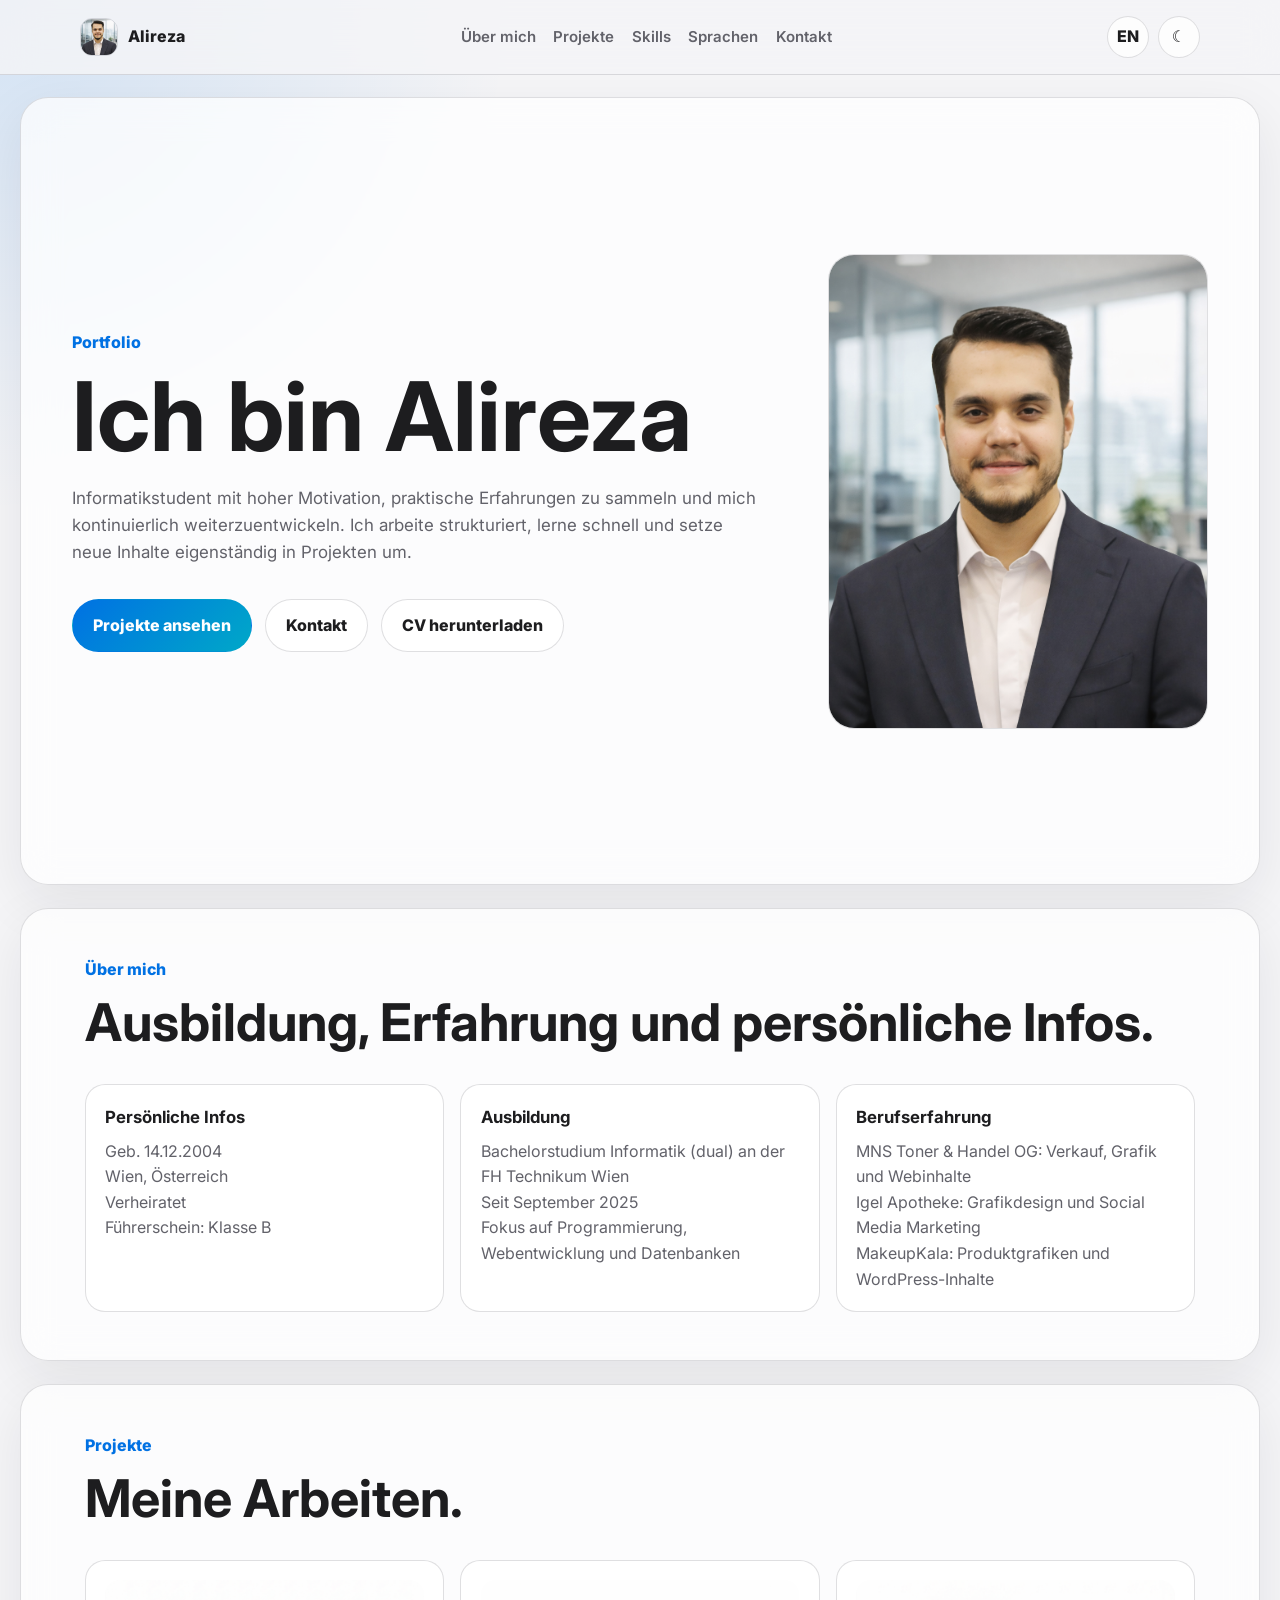
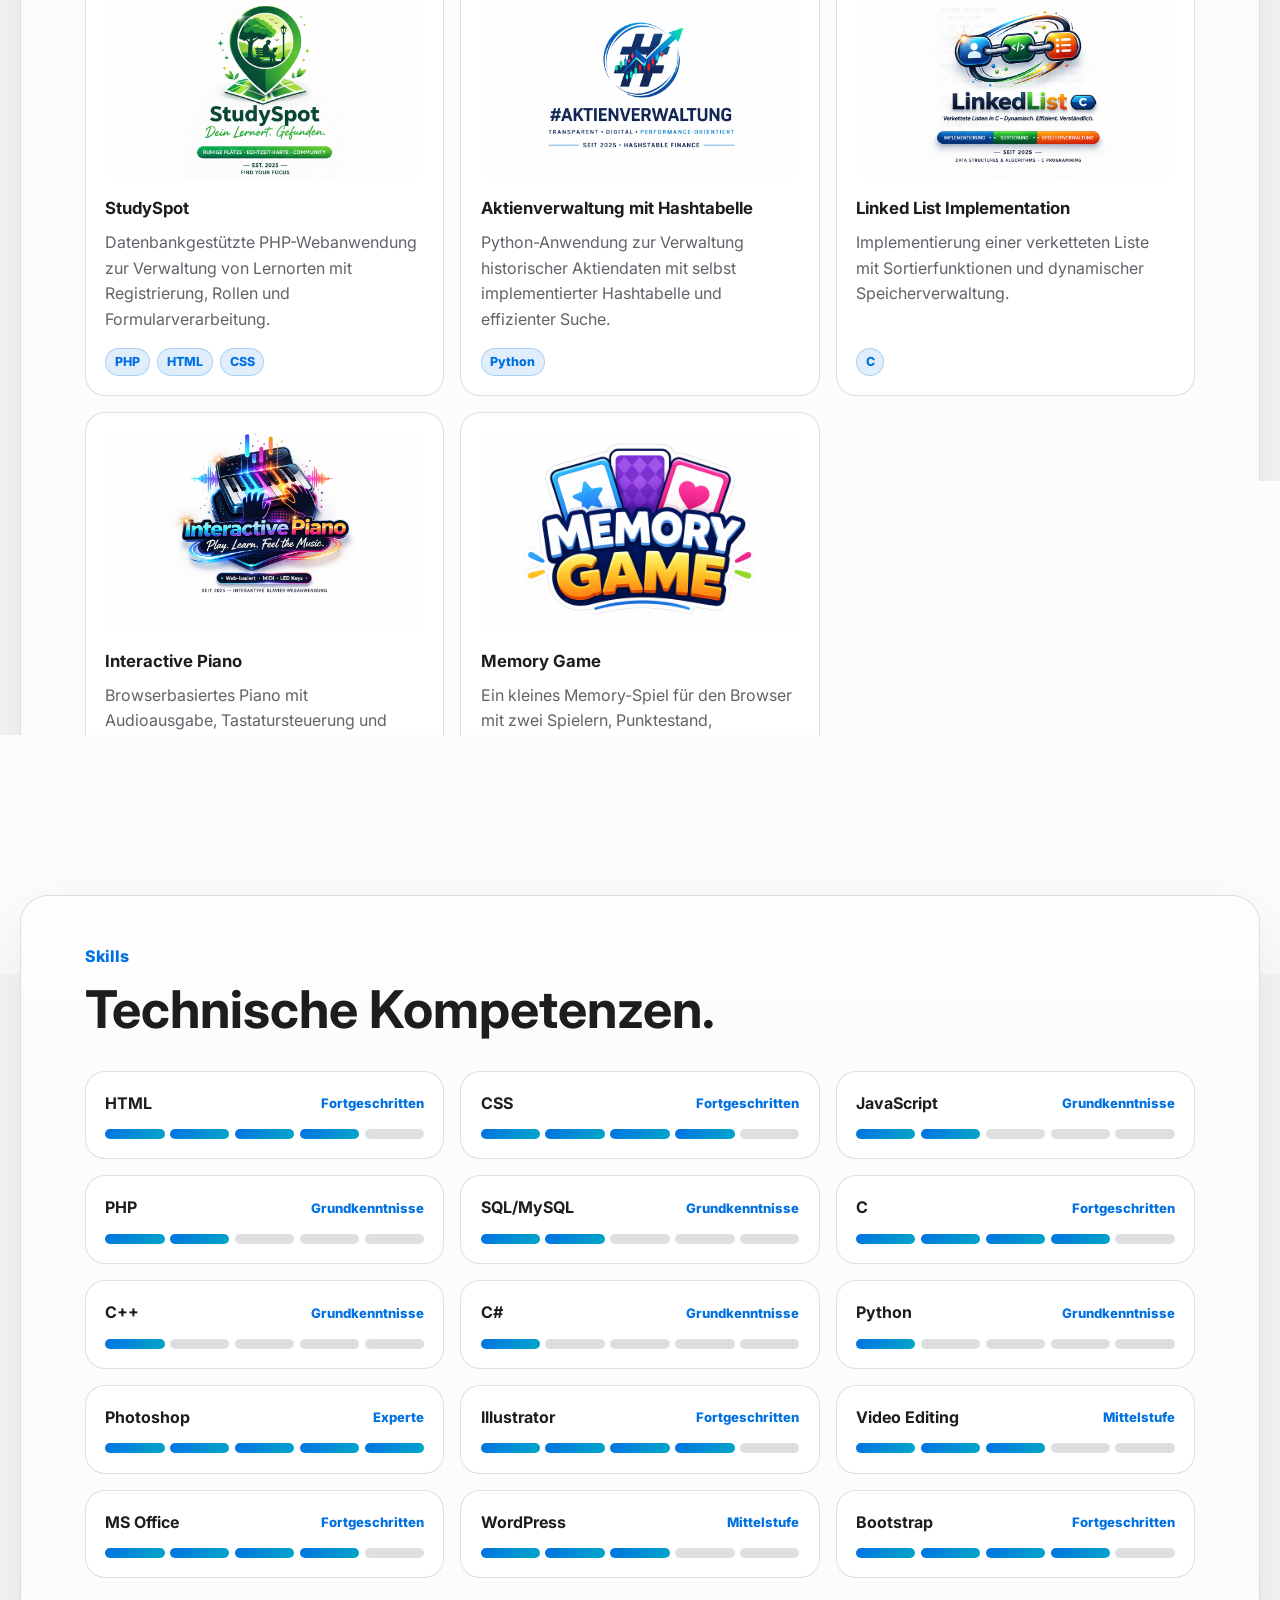
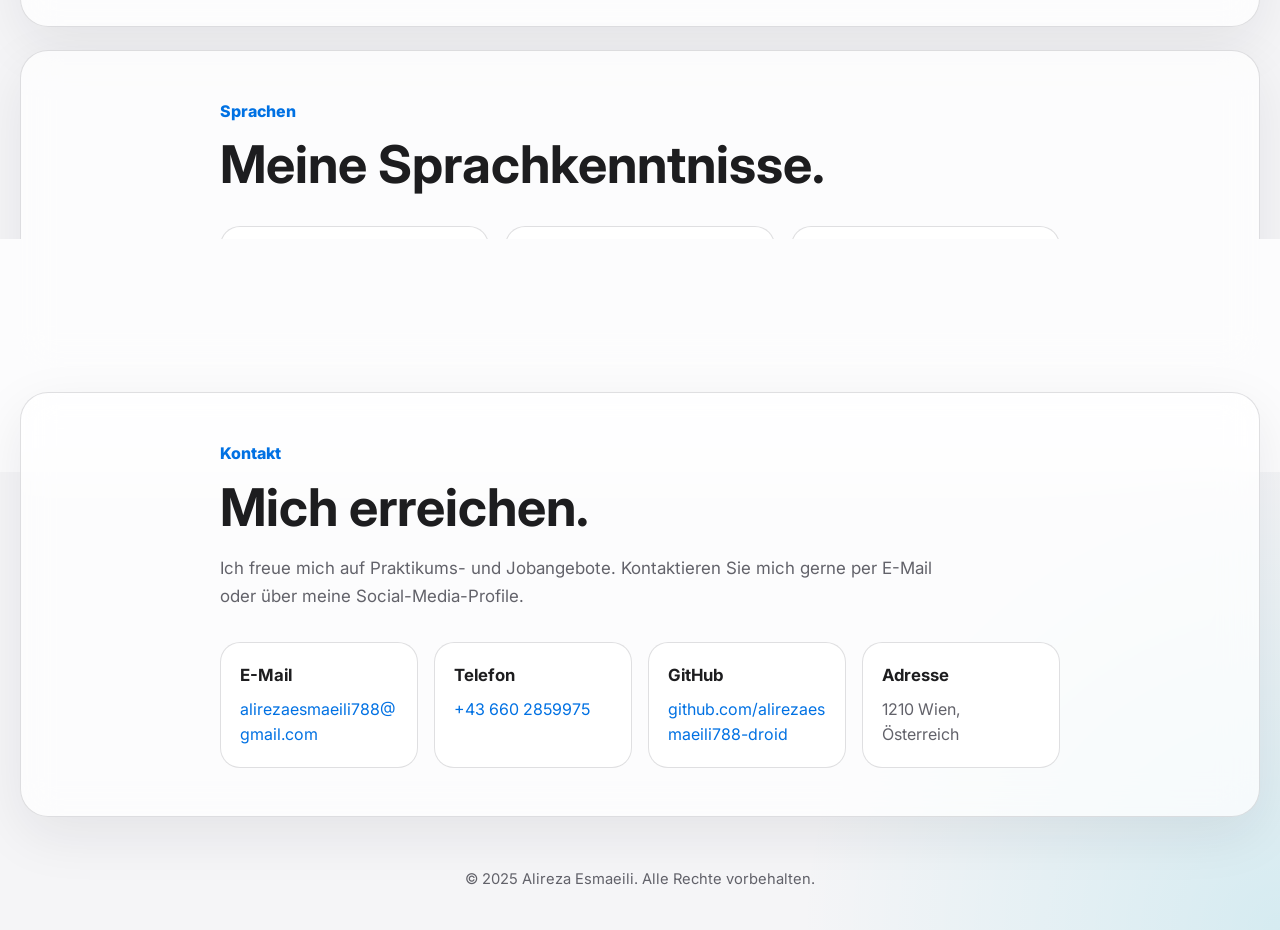
==== commit deb7d48f: "Add CV download" ====
--- a/index.html
+++ b/index.html
@@ -43,6 +43,7 @@
         <div class="hero-actions">
           <a href="#projects" class="button button-primary" data-i18n="heroProjects">Projekte ansehen</a>
           <a href="#contact" class="button button-secondary" data-i18n="heroContact">Kontakt</a>
+          <a href="assets/Alireza_Esmaeili_CV.pdf" class="button button-secondary" download data-i18n="heroCv">CV herunterladen</a>
         </div>
       </div>
       <div class="hero-image">
